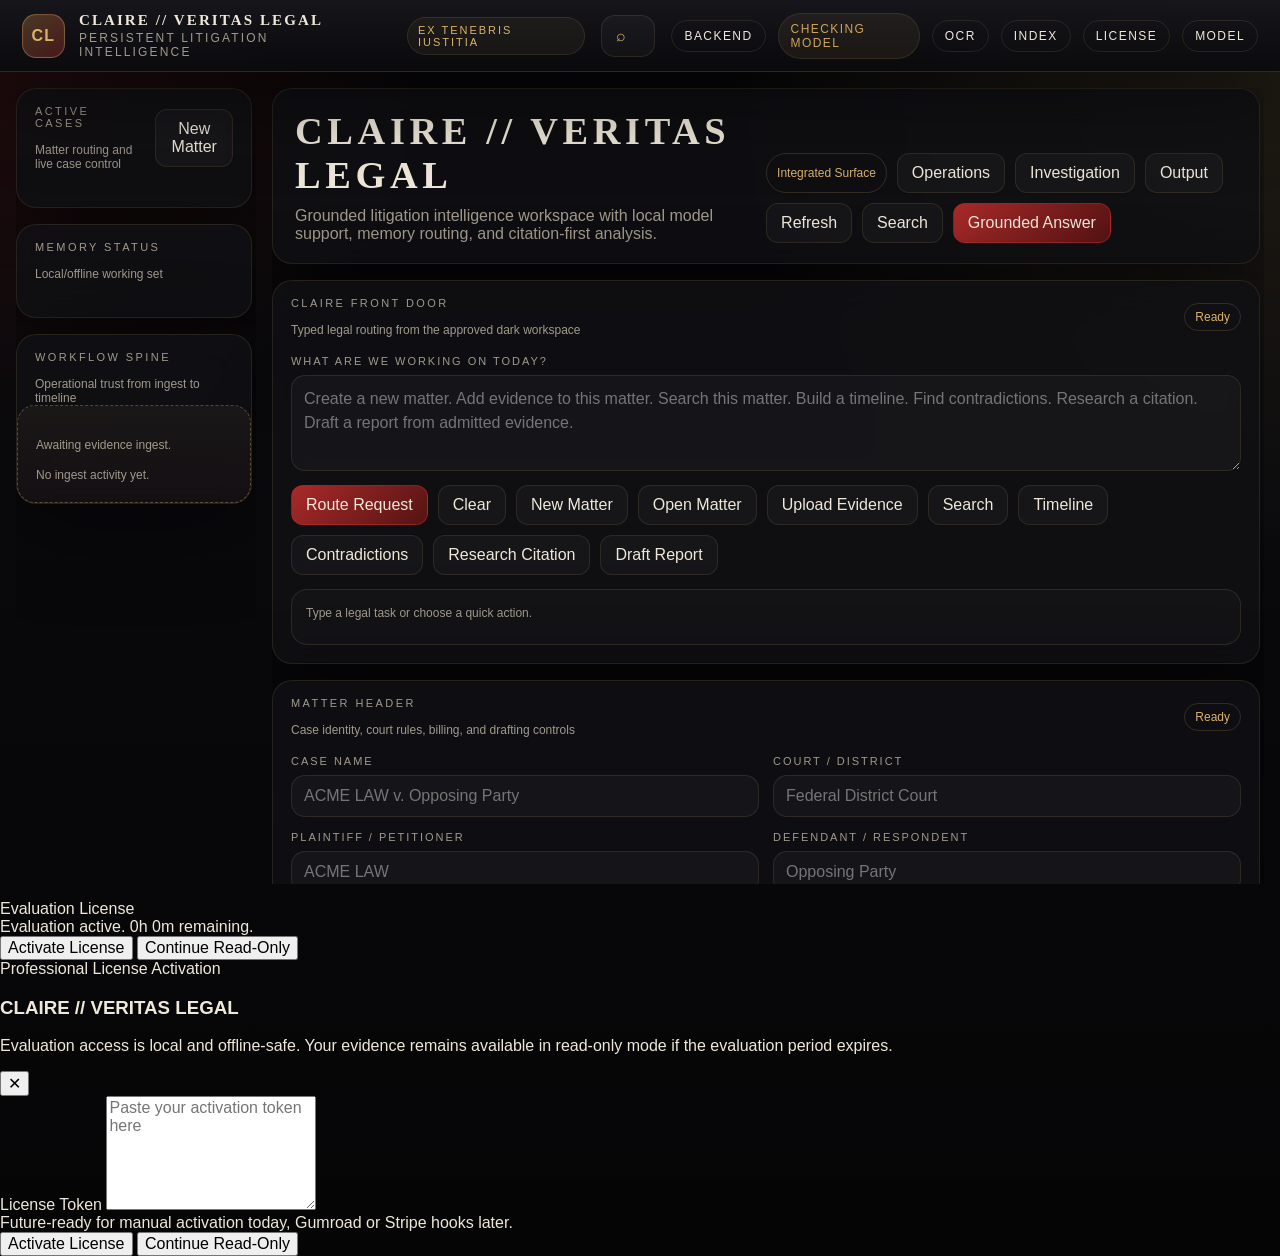
==== web/index.html @ 0dc9f0cb "Add firm authority and branded legal production" ====
<!DOCTYPE html>
<html lang="en">
<head>
  <meta charset="UTF-8">
  <meta name="viewport" content="width=device-width, initial-scale=1.0">
  <title>CLAIRE // VERITAS LEGAL</title>
  <link rel="stylesheet" href="static/styles.css">
</head>
<body>
  <div class="app-shell">
    <header class="topbar">
      <div class="brand">
        <div class="brand-mark">CL</div>
        <div class="brand-copy">
          <strong>CLAIRE // VERITAS LEGAL</strong>
          <span>Persistent Litigation Intelligence</span>
        </div>
        <div class="brand-tag">Ex Tenebris Iustitia</div>
      </div>
      <div class="header-tools">
        <div class="global-search">
          <span style="color: var(--gold);">⌕</span>
          <input id="search-input" type="text" placeholder="Search cases, evidence, citations, or timeline events">
        </div>
      </div>
      <div class="header-meta">
        <div id="backend-chip" class="status-chip">Backend</div>
        <div id="health-chip" class="status-chip warn">Checking Model</div>
        <div id="ocr-chip" class="status-chip">OCR</div>
        <div id="index-chip" class="status-chip">Index</div>
        <div id="license-chip" class="status-chip">License</div>
        <div id="model-chip" class="status-chip">model</div>
      </div>
    </header>

    <div class="workspace">
      <aside class="sidebar">
        <section class="panel scroll" data-surfaces="all,ops,investigation,output">
          <div class="panel-head">
            <div>
              <p class="section-label">Active Cases</p>
              <div class="muted">Matter routing and live case control</div>
            </div>
            <button class="button" id="new-case">New Matter</button>
          </div>
          <div class="panel-body">
            <div id="case-list" class="sidebar-list"></div>
          </div>
        </section>

        <section class="panel" data-surfaces="all,ops,investigation,output">
          <div class="panel-head">
            <div>
              <p class="section-label">Memory Status</p>
              <div class="muted">Local/offline working set</div>
            </div>
          </div>
          <div class="panel-body">
            <div id="memory-metrics" class="metrics"></div>
          </div>
        </section>

        <section class="panel" data-surfaces="all,ops,investigation,output">
          <div class="panel-head">
            <div>
              <p class="section-label">Workflow Spine</p>
              <div class="muted">Operational trust from ingest to timeline</div>
            </div>
          </div>
          <div class="panel-body upload-zone">
            <div id="workflow-strip" class="workflow-strip"></div>
            <div id="ingest-status" class="note" style="margin-top: 12px;">Awaiting evidence ingest.</div>
            <div id="upload-name" class="note" style="margin-top: 12px;">No ingest activity yet.</div>
          </div>
        </section>
      </aside>

      <main class="main">
        <section class="panel hero" data-surfaces="all,ops,investigation,output">
          <div>
            <h1>CLAIRE // VERITAS LEGAL</h1>
            <p>Grounded litigation intelligence workspace with local model support, memory routing, and citation-first analysis.</p>
          </div>
          <div class="hero-actions">
            <div id="surface-label" class="timeline-pill">Integrated Surface</div>
            <button class="button" id="open-ops-window">Operations</button>
            <button class="button" id="open-investigation-window">Investigation</button>
            <button class="button" id="open-output-window">Output</button>
            <button class="button" id="refresh-workspace">Refresh</button>
            <button class="button" id="run-search-top">Search</button>
            <button class="button primary" id="run-chat-top">Grounded Answer</button>
          </div>
        </section>

        <section class="panel front-door-panel" data-surfaces="all,ops,investigation,output">
          <div class="panel-head">
            <div>
              <p class="section-label">CLAIRE Front Door</p>
              <div class="muted">Typed legal routing from the approved dark workspace</div>
            </div>
            <div class="timeline-pill" id="front-door-status">Ready</div>
          </div>
          <div class="panel-body front-door-grid">
            <label class="field field-wide front-door-field">
              <span>What are we working on today?</span>
              <textarea id="front-door-input" rows="3" placeholder="Create a new matter. Add evidence to this matter. Search this matter. Build a timeline. Find contradictions. Research a citation. Draft a report from admitted evidence."></textarea>
            </label>
            <div class="front-door-actions">
              <button class="button primary" id="front-door-go">Route Request</button>
              <button class="button" id="front-door-clear">Clear</button>
              <button class="button" id="front-door-new-matter">New Matter</button>
              <button class="button" id="front-door-open-matter">Open Matter</button>
              <button class="button" id="front-door-upload">Upload Evidence</button>
              <button class="button" id="front-door-search">Search</button>
              <button class="button" id="front-door-timeline">Timeline</button>
              <button class="button" id="front-door-contradictions">Contradictions</button>
              <button class="button" id="front-door-citation">Research Citation</button>
              <button class="button" id="front-door-draft">Draft Report</button>
            </div>
            <div id="front-door-response" class="front-door-response note" aria-live="polite">Claire will route the request into the existing workflow screens.</div>
          </div>
        </section>

        <section class="panel matter-panel" data-surfaces="all,investigation,output">
          <div class="panel-head">
            <div>
              <p class="section-label">Matter Header</p>
              <div class="muted">Case identity, court rules, billing, and drafting controls</div>
            </div>
            <div class="timeline-pill" id="matter-status">Ready</div>
          </div>
          <div class="panel-body matter-grid">
            <label class="field">
              <span>Case Name</span>
              <input id="matter-title" type="text" placeholder="ACME LAW v. Opposing Party">
            </label>
            <label class="field">
              <span>Court / District</span>
              <input id="matter-court" type="text" placeholder="Federal District Court">
            </label>
            <label class="field">
              <span>Plaintiff / Petitioner</span>
              <input id="matter-plaintiff" type="text" placeholder="ACME LAW">
            </label>
            <label class="field">
              <span>Defendant / Respondent</span>
              <input id="matter-defendant" type="text" placeholder="Opposing Party">
            </label>
            <label class="field">
              <span>Practice Area</span>
              <input id="matter-practice" type="text" placeholder="Litigation">
            </label>
            <label class="field">
              <span>Court Profile</span>
              <select id="court-profile-select"></select>
            </label>
            <label class="field">
              <span>Draft Template</span>
              <select id="draft-template-select"></select>
            </label>
            <label class="field">
              <span>Billing Increment (minutes)</span>
              <select id="billing-increment">
                <option value="6">6</option>
                <option value="10">10</option>
                <option value="15" selected>15</option>
              </select>
            </label>
            <label class="field">
              <span>Hourly Rate</span>
              <input id="billing-rate" type="number" min="0" step="25" placeholder="0">
            </label>
            <label class="field field-wide">
              <span>Notes / Strategy / Confidentiality</span>
              <textarea id="matter-notes" rows="3" placeholder="Brief matter notes, privilege constraints, or litigation strategy."></textarea>
            </label>
            <div class="matter-actions">
              <button class="button" id="load-court-profile">Load Federal Civil Default</button>
              <button class="button" id="save-matter">Save Matter</button>
              <button class="button primary" id="run-analysis">Analyze Record</button>
              <button class="button primary" id="run-draft">Draft Motion to Compel + MPA</button>
            </div>
            <div class="matter-summary">
              <div id="matter-summary-left" class="note">Fill the case header to orient CLAIRE around the matter before drafting.</div>
              <div id="billing-summary" class="note">Billing estimate appears here.</div>
            </div>
          </div>
        </section>

        <section class="panel ingest-panel" data-surfaces="all,ops">
          <div class="panel-head">
            <div>
              <p class="section-label">Evidence Ingest Workspace</p>
              <div class="muted">File, folder, ZIP, OCR text, and matter-aligned evidence staging.</div>
            </div>
            <div class="timeline-pill" id="active-matter-chip">matter: unassigned</div>
          </div>
          <div class="panel-body ingest-grid">
            <div class="upload-zone ingest-card">
              <div class="subhead">File / ZIP Upload</div>
              <div class="note" style="margin-top: 8px;">Upload multiple records or ZIP archives directly into the active matter.</div>
              <div class="upload-row" style="margin-top: 12px;">
                <input id="upload-input" type="file" multiple>
                <button class="button primary" id="run-ingest">Ingest Files</button>
              </div>
            </div>
            <div class="upload-zone ingest-card">
              <div class="subhead">Folder / Corpus Path</div>
              <div class="note" style="margin-top: 8px;">Recursively ingest a local evidence folder. ZIPs inside the folder will be expanded and indexed.</div>
              <div class="upload-row" style="margin-top: 12px;">
                <input id="corpus-path" type="text" placeholder="E:\evidence\matter_export">
                <button class="button" id="run-corpus">Ingest Folder</button>
              </div>
            </div>
            <div class="upload-zone ingest-card">
              <div class="subhead">Paste Evidence</div>
              <div class="note" style="margin-top: 8px;">Inject OCR text, notes, chronology fragments, or ad hoc evidence directly into the matter.</div>
              <textarea id="paste-evidence" rows="5" placeholder="Paste evidence text, OCR output, chronology notes, or witness excerpts here."></textarea>
              <div class="hero-actions" style="margin-top: 12px;">
                <button class="button primary" id="run-paste">Ingest Pasted Evidence</button>
              </div>
            </div>
            <div class="upload-zone ingest-card">
              <div class="subhead">Matter Operations Status</div>
              <div id="ingest-summary" class="note" style="margin-top: 8px;">No ingest summary yet.</div>
              <div id="processing-summary" class="note" style="margin-top: 12px;">The active matter will show indexing, OCR, and trace readiness here.</div>
            </div>
          </div>
        </section>

        <section class="content-grid">
          <div class="stacked">
            <section class="panel" data-surfaces="all,investigation">
              <div class="panel-head">
                <div>
                  <p class="section-label">Query Workspace</p>
                  <div class="muted">Grounded answer generation against the active matter record</div>
                </div>
                <div class="panel-head-actions">
                  <div id="chat-mode-chip" class="timeline-pill">Legal Mode</div>
                  <div class="timeline-pill" id="case-filter">all matters</div>
                </div>
              </div>
              <div class="panel-body composer">
                <section id="conversation-shell" class="conversation-shell">
                  <div class="response-head">
                    <div>
                      <div class="subhead">Claire Response</div>
                      <div class="muted">Ask and review in one grounded conversation surface</div>
                    </div>
                    <div class="response-meta">
                      <span id="answer-status" class="timeline-pill">Idle</span>
                      <span id="answer-sources" class="timeline-pill">0 sources</span>
                    </div>
                  </div>
                  <div class="mode-strip">
                    <button class="button mode-button active" id="chat-mode-legal" type="button">Legal Mode</button>
                    <button class="button mode-button" id="chat-mode-creator" type="button">Creator Mode</button>
                  </div>
                  <div id="answer-panel" class="answer conversation-answer response-card"></div>
                  <textarea id="chat-input" placeholder="Ask about the record, compare exhibits, summarize chronology, or request a citation-backed analysis. Use Ctrl/Cmd + Enter to send."></textarea>
                  <div class="footer">
                    <div class="note" id="chat-mode-note">The model only receives grounded snippets from the active matter bundle and memory cache.</div>
                    <div class="hero-actions">
                      <button class="button" id="run-search">Search Record</button>
                      <button class="button primary" id="run-chat">Ask Claire</button>
                    </div>
                  </div>
                </section>
              </div>
            </section>

            <section class="panel" data-surfaces="all,investigation,output">
              <div class="panel-head">
                <div>
                  <p class="section-label">Provenance and Citation Panel</p>
                  <div class="muted">Top grounded sources from the current query</div>
                </div>
              </div>
              <div class="panel-body">
                <div id="citation-list" class="citation-list"></div>
              </div>
            </section>

            <section class="panel" id="draft-panel" data-surfaces="all,output">
                <div class="panel-head">
                  <div>
                    <p class="section-label">Theory and Drafting Panel</p>
                    <div class="muted">Supported scenario, anomalies, and filing suggestions</div>
                  </div>
                  <div class="hero-actions">
                    <button class="button" id="toggle-draft-panel">Hide Printer</button>
                    <label class="timeline-pill" style="gap: 8px; cursor: pointer;">
                      <input id="redact-export" type="checkbox" checked style="accent-color: var(--gold);">
                      Redact PII
                    </label>
                    <label class="timeline-pill" style="gap: 8px;">
                      Format
                      <select id="export-format" style="background: transparent; color: inherit; border: 0; outline: none;">
                        <option value="markdown">Markdown</option>
                        <option value="docx">DOCX</option>
                        <option value="pdf">PDF</option>
                      </select>
                    </label>
                    <button class="button" id="export-draft">Export Packet</button>
                  </div>
                </div>
              <div class="panel-body theory-grid">
                <div>
                  <div class="subhead">Most Supported Theory</div>
                  <div id="theory-output" class="note"></div>
                </div>
                <div>
                  <div class="subhead">Anomalies</div>
                  <div id="anomaly-list" class="stack-list"></div>
                </div>
                <div>
                  <div class="subhead">Filing Suggestions</div>
                  <div id="filing-list" class="stack-list"></div>
                </div>
                <div>
                  <div class="subhead">Draft Packet</div>
                  <div id="draft-output" class="draft-output"></div>
                </div>
              </div>
            </section>

            <section class="two-up" data-surfaces="all,ops,investigation">
              <section class="panel media-pane">
                <div class="panel-head">
                  <div>
                    <p class="section-label">OCR / Media Pane</p>
                    <div class="muted">Image evidence and extraction preview</div>
                  </div>
                </div>
                <div class="panel-body">
                  <div class="media-canvas">
                    <div class="scanline"></div>
                    <div class="ocr-overlay">
                      <div class="timeline-pill">Live OCR Staging</div>
                      <div class="note" style="margin-top: 10px;">Attach an image or capture and run OCR to populate this pane. The workspace will preserve the source path and extracted text trail.</div>
                    </div>
                  </div>
                </div>
                <div class="panel-body upload-zone" style="border-style: solid; border-width: 1px 0 0 0; border-radius: 0 0 18px 18px;">
                  <div class="upload-row">
                    <input id="ocr-input" type="file" accept="image/*">
                    <button class="button primary" id="run-ocr">Run OCR</button>
                  </div>
                  <div id="ocr-output" class="note" style="margin-top: 12px;">OCR output will appear here.</div>
                </div>
              </section>

              <section class="panel">
                <div class="panel-head">
                  <div>
                    <p class="section-label">Ingest and Processing Queue</p>
                    <div class="muted">Recent ingest, import, and indexing activity</div>
                  </div>
                </div>
                <div class="panel-body">
                  <div id="queue-list" class="stack-list"></div>
                </div>
              </section>
            </section>
          </div>

          <div class="rail">
            <section class="panel" data-surfaces="all,investigation">
              <div class="panel-head">
                <div>
                  <p class="section-label">Recognition Rail</p>
                  <div class="muted">Analog Recall Engine stabilized recall and CourtListener prefetch</div>
                </div>
              </div>
              <div class="panel-body">
                <div id="gyro-prefix" class="note"></div>
                <div id="gyro-items" class="stack-list" style="margin-top: 14px;"></div>
              </div>
            </section>

            <section class="panel" data-surfaces="all,ops,investigation,output">
              <div class="panel-head">
                <div>
                  <p class="section-label">Claire Guide Me</p>
                  <div class="muted">Legal workspace next steps for intake, review, and packet preparation</div>
                </div>
              </div>
              <div class="panel-body">
                <div class="stack-list">
                  <div class="hint-card">
                    <div class="stack-row">
                      <strong id="guide-primary-title">Start Evidence Intake</strong>
                      <span id="guide-primary-status" class="timeline-pill">Ready</span>
                    </div>
                    <div id="guide-primary-copy" class="note" style="margin-top: 10px;">Create or select a matter, then upload documents, photos, notes, or docket exports.</div>
                  </div>
                  <div class="hint-card">
                    <div class="stack-row">
                      <strong>Attorney Review Boundary</strong>
                      <span class="timeline-pill">Safety</span>
                    </div>
                    <div class="note" style="margin-top: 10px;">Claire organizes evidence, timelines, categories, citations, and review packets. It does not provide legal advice or replace attorney judgment.</div>
                  </div>
                  <div class="hint-card">
                    <div class="stack-row">
                      <strong>Next Checklist</strong>
                      <span id="guide-checklist-status" class="timeline-pill">0 / 5</span>
                    </div>
                    <div id="guide-checklist" class="note" style="margin-top: 10px;">Checklist will update as the matter develops.</div>
                  </div>
                </div>
              </div>
            </section>

            <section class="panel" data-surfaces="all,ops,output">
              <div class="panel-head">
                <div>
                  <p class="section-label">Firm Authority</p>
                  <div class="muted">Persistent firm profile, staff directory, and responsibility stamping</div>
                </div>
              </div>
              <div class="panel-body authority-grid">
                <div class="hint-card">
                  <div class="stack-row">
                    <strong>Firm Profile</strong>
                    <span id="firm-profile-status" class="timeline-pill">Ready</span>
                  </div>
                  <label class="field">
                    <span>Profile</span>
                    <select id="firm-profile-select"></select>
                  </label>
                  <label class="field">
                    <span>Firm Name</span>
                    <input id="firm-name" type="text" placeholder="CLAIRE // VERITAS LEGAL">
                  </label>
                  <label class="field">
                    <span>Office Name</span>
                    <input id="firm-office-name" type="text" placeholder="Legal Intelligence Office">
                  </label>
                  <label class="field">
                    <span>Office Address</span>
                    <input id="firm-office-address" type="text" placeholder="Street, City, State">
                  </label>
                  <label class="field">
                    <span>Phone</span>
                    <input id="firm-phone" type="text" placeholder="(000) 000-0000">
                  </label>
                  <label class="field">
                    <span>Email</span>
                    <input id="firm-email" type="email" placeholder="firm@example.com">
                  </label>
                  <label class="field">
                    <span>Website</span>
                    <input id="firm-website" type="text" placeholder="https://example.com">
                  </label>
                  <label class="field">
                    <span>Confidentiality Notice</span>
                    <textarea id="firm-confidentiality-notice" rows="3" placeholder="CONFIDENTIAL AND ATTORNEY WORK PRODUCT."></textarea>
                  </label>
                  <label class="field">
                    <span>Default Footer</span>
                    <input id="firm-default-footer" type="text" placeholder="CLAIRE // VERITAS LEGAL">
                  </label>
                  <div class="hero-actions">
                    <button class="button primary" id="save-firm-profile">Save Firm Profile</button>
                  </div>
                </div>

                <div class="hint-card">
                  <div class="stack-row">
                    <strong>Staff Directory</strong>
                    <span id="staff-directory-status" class="timeline-pill">Ready</span>
                  </div>
                  <label class="field">
                    <span>Full Name</span>
                    <input id="staff-full-name" type="text" placeholder="Alex Carter">
                  </label>
                  <label class="field">
                    <span>Role</span>
                    <select id="staff-role">
                      <option value="firm_administrator">Firm Administrator</option>
                      <option value="attorney">Attorney</option>
                      <option value="paralegal" selected>Paralegal</option>
                      <option value="legal_assistant">Legal Assistant</option>
                      <option value="reviewer">Reviewer</option>
                      <option value="read_only">Read Only</option>
                    </select>
                  </label>
                  <label class="field">
                    <span>Title</span>
                    <input id="staff-title" type="text" placeholder="Senior Paralegal">
                  </label>
                  <label class="field">
                    <span>Bar Number</span>
                    <input id="staff-bar-number" type="text" placeholder="123456">
                  </label>
                  <label class="field">
                    <span>Office</span>
                    <input id="staff-office" type="text" placeholder="Main Office">
                  </label>
                  <label class="field">
                    <span>Email</span>
                    <input id="staff-email" type="email" placeholder="alex@example.com">
                  </label>
                  <label class="field">
                    <span>Phone</span>
                    <input id="staff-phone" type="text" placeholder="(000) 000-0000">
                  </label>
                  <label class="field">
                    <span>Initials</span>
                    <input id="staff-initials" type="text" placeholder="AC">
                  </label>
                  <label class="field">
                    <span>Signature Block</span>
                    <textarea id="staff-signature-block" rows="3" placeholder="Alex Carter&#10;Paralegal"></textarea>
                  </label>
                  <div class="hero-actions">
                    <button class="button primary" id="save-staff-member">Save Staff Member</button>
                  </div>
                  <div id="staff-directory-list" class="stack-list" style="margin-top: 14px;"></div>
                </div>

                <div class="hint-card">
                  <div class="stack-row">
                    <strong>Document Responsibility Stamp</strong>
                    <span id="authority-status" class="timeline-pill">Ready</span>
                  </div>
                  <label class="field">
                    <span>Apply to Matter</span>
                    <select id="authority-firm-profile"></select>
                  </label>
                  <label class="field">
                    <span>Prepared By</span>
                    <select id="authority-prepared-by"></select>
                  </label>
                  <label class="field">
                    <span>Reviewed By</span>
                    <select id="authority-reviewed-by"></select>
                  </label>
                  <label class="field">
                    <span>Approved By</span>
                    <select id="authority-approved-by"></select>
                  </label>
                  <label class="field">
                    <span>Signed By</span>
                    <select id="authority-signed-by"></select>
                  </label>
                  <label class="field">
                    <span>Filed By</span>
                    <select id="authority-filed-by"></select>
                  </label>
                  <div class="hero-actions">
                    <button class="button primary" id="save-authority-stamp">Save Responsibility Stamp</button>
                  </div>
                  <div id="authority-summary" class="note" style="margin-top: 14px;">Select staff members to stamp the active matter and packet.</div>
                </div>
              </div>
            </section>

            <section class="panel scroll" style="max-height: 28vh;" data-surfaces="all,ops,output">
              <div class="panel-head">
                <div>
                  <p class="section-label">Court Profiles</p>
                  <div class="muted">Federal rule and formatting presets</div>
                </div>
              </div>
              <div class="panel-body">
                <div id="court-profile-list" class="stack-list"></div>
              </div>
            </section>

            <section class="panel" data-surfaces="all,ops,output">
              <div class="panel-head">
                <div>
                  <p class="section-label">Court Profile Report</p>
                  <div class="muted">Filing readiness and missing rule notes</div>
                </div>
              </div>
              <div class="panel-body">
                <div id="court-profile-report" class="stack-list"></div>
              </div>
            </section>

            <section class="panel" data-surfaces="all,ops,output">
              <div class="panel-head">
                <div>
                  <p class="section-label">Court Rules Ingest</p>
                  <div class="muted">Load local rule packs or rule notes folders</div>
                </div>
              </div>
              <div class="panel-body upload-zone" style="border-style: solid; border-width: 0; border-radius: 0 0 18px 18px;">
                <div class="upload-row">
                  <input id="court-rules-path" type="text" value="web/rules" placeholder="web/rules">
                  <button class="button primary" id="load-court-rules">Load Rules</button>
                </div>
                <div id="court-rules-status" class="note" style="margin-top: 12px;">Local rule packs can be loaded from a folder or JSON file.</div>
              </div>
            </section>

            <section class="panel" data-surfaces="all,ops">
              <div class="panel-head">
                <div>
                  <p class="section-label">Docket Import</p>
                  <div class="muted">Paste or load PACER / RECAP export text</div>
                </div>
              </div>
              <div class="panel-body upload-zone" style="border-style: solid; border-width: 0; border-radius: 0 0 18px 18px;">
                <div class="upload-row">
                  <input id="docket-input" type="file" accept=".txt,.json,.csv,.md">
                  <button class="button primary" id="import-docket">Import Docket</button>
                </div>
                <textarea id="docket-text" rows="5" placeholder="Or paste docket entries / JSON here" style="margin-top: 12px;"></textarea>
                <div id="docket-status" class="note" style="margin-top: 12px;">No docket import yet.</div>
              </div>
            </section>

            <section class="panel scroll" style="max-height: 28vh;" data-surfaces="all,output">
              <div class="panel-head">
                <div>
                  <p class="section-label">Filing Templates</p>
                  <div class="muted">Reusable motion and packet shells</div>
                </div>
              </div>
              <div class="panel-body">
                <div id="template-list" class="stack-list"></div>
              </div>
            </section>

            <section class="panel scroll" style="max-height: 28vh;" data-surfaces="all,investigation,ops">
              <div class="panel-head">
                <div>
                  <p class="section-label">Evidence Locker</p>
                  <div class="muted">Stored and searchable chunks</div>
                </div>
              </div>
              <div class="panel-body">
                <div id="evidence-list" class="stack-list"></div>
              </div>
            </section>

            <section class="panel scroll" style="max-height: 28vh;" data-surfaces="all,investigation,ops,output">
              <div class="panel-head">
                <div>
                  <p class="section-label">Extracted Text Timeline</p>
                  <div class="muted">Chronology reconstructed from ingest events</div>
                </div>
              </div>
              <div class="panel-body">
                <div id="timeline-list" class="timeline-list"></div>
              </div>
            </section>

            <section class="panel scroll" style="max-height: 28vh;" data-surfaces="all,ops,investigation,output">
              <div class="panel-head">
                <div>
                  <p class="section-label">Trace Panel</p>
                  <div class="muted">Ingest and chat audit trail</div>
                </div>
              </div>
              <div class="panel-body">
                <div id="trace-list" class="trace-list"></div>
              </div>
            </section>
          </div>
        </section>
      </main>
    </div>
  </div>
  <script src="static/app.js"></script>
</body>
</html>
---- web/static/styles.css ----
:root {
  --bg: #07070a;
  --bg-elev: #111116;
  --panel: rgba(16, 16, 20, 0.88);
  --panel-strong: rgba(23, 23, 30, 0.96);
  --line: rgba(217, 179, 106, 0.12);
  --line-strong: rgba(217, 179, 106, 0.25);
  --text: #efe8da;
  --muted: #a1998c;
  --muted-2: #786f62;
  --crimson: #a92a2a;
  --crimson-2: #7f1717;
  --gold: #d9b36a;
  --gold-2: #8d6a2c;
  --success: #8da66d;
  --warning: #cda45a;
  --shadow: 0 24px 90px rgba(0, 0, 0, 0.48);
}

* { box-sizing: border-box; }

html, body {
  margin: 0;
  min-height: 100%;
  background:
    radial-gradient(circle at top left, rgba(169, 42, 42, 0.18), transparent 25%),
    radial-gradient(circle at top right, rgba(217, 179, 106, 0.14), transparent 32%),
    linear-gradient(180deg, #050506 0%, #09090c 40%, #050506 100%);
  color: var(--text);
  font-family: "Segoe UI", "Helvetica Neue", Arial, sans-serif;
}

body { overflow: hidden; }

button, input, textarea, select { font: inherit; }
a { color: inherit; text-decoration: none; }

.app-shell { display: grid; grid-template-rows: 72px 1fr; height: 100vh; }

.topbar {
  display: flex;
  align-items: center;
  justify-content: space-between;
  gap: 16px;
  padding: 0 22px;
  border-bottom: 1px solid var(--line);
  background: linear-gradient(180deg, rgba(22, 22, 28, 0.96), rgba(10, 10, 13, 0.94));
  backdrop-filter: blur(18px);
  box-shadow: var(--shadow);
  position: relative;
  z-index: 10;
}

.brand { display: flex; align-items: center; gap: 14px; min-width: 300px; }
.brand-mark {
  width: 44px; height: 44px; border-radius: 14px; display: grid; place-items: center;
  background: linear-gradient(135deg, rgba(217, 179, 106, 0.22), rgba(169, 42, 42, 0.38)), linear-gradient(180deg, #201712, #0d0d10);
  border: 1px solid rgba(217, 179, 106, 0.35); box-shadow: 0 0 0 1px rgba(255, 255, 255, 0.02) inset; color: var(--gold);
  font-weight: 800; letter-spacing: 0.08em;
}
.brand-copy { display: flex; flex-direction: column; gap: 2px; }
.brand-copy strong { font-family: "Georgia", "Times New Roman", serif; letter-spacing: 0.14em; font-size: 15px; text-transform: uppercase; }
.brand-copy span { color: var(--muted); font-size: 12px; letter-spacing: 0.18em; text-transform: uppercase; }
.brand-tag {
  margin-left: 14px; padding: 6px 10px; border: 1px solid var(--line); border-radius: 999px; color: var(--gold);
  font-size: 11px; letter-spacing: 0.18em; text-transform: uppercase; background: rgba(217, 179, 106, 0.06);
}

.header-tools { display: flex; align-items: center; gap: 12px; flex: 1; justify-content: center; }
.global-search { width: min(640px, 100%); display: flex; align-items: center; gap: 10px; padding: 10px 14px; border-radius: 14px; border: 1px solid var(--line); background: rgba(255, 255, 255, 0.03); }
.global-search input, .composer input, .composer textarea { width: 100%; border: 0; outline: 0; background: transparent; color: var(--text); }
.global-search input::placeholder, .composer textarea::placeholder, .composer input::placeholder { color: var(--muted-2); }

.header-meta { display: flex; align-items: center; gap: 12px; }
.status-chip { padding: 8px 12px; border-radius: 999px; border: 1px solid var(--line); font-size: 12px; letter-spacing: 0.12em; text-transform: uppercase; }
.status-chip.ok { color: var(--success); background: rgba(141, 166, 109, 0.08); }
.status-chip.warn { color: var(--warning); background: rgba(205, 164, 90, 0.08); }
.status-chip.offline { color: #d38989; background: rgba(169, 42, 42, 0.12); }

.workspace {
  display: grid;
  grid-template-columns: 280px minmax(0, 1fr) 340px;
  gap: 16px;
  padding: 16px;
  min-height: 0;
  overflow: hidden;
}

.sidebar, .rail {
  min-height: 0;
  overflow: auto;
  display: flex;
  flex-direction: column;
  gap: 16px;
  padding-right: 4px;
  scrollbar-width: thin;
  scrollbar-color: rgba(217, 179, 106, 0.32) transparent;
}
.panel { background: var(--panel); border: 1px solid var(--line); border-radius: 20px; box-shadow: var(--shadow); backdrop-filter: blur(18px); }
.panel-head { display: flex; align-items: center; justify-content: space-between; gap: 12px; padding: 16px 18px 0; }
.panel-head-actions { display: flex; align-items: center; gap: 10px; flex-wrap: wrap; }
.panel-body { padding: 18px; }
.panel.collapsed .panel-body { display: none; }
.panel.collapsed .panel-head { padding-bottom: 16px; }
.section-label { color: var(--muted); text-transform: uppercase; letter-spacing: 0.22em; font-size: 11px; margin: 0 0 14px; }

.sidebar-list, .stack-list, .timeline-list, .citation-list, .trace-list { display: flex; flex-direction: column; gap: 10px; }
.case-item, .evidence-item, .timeline-item, .citation-item, .trace-item, .metric-card, .queue-item { border: 1px solid rgba(255, 255, 255, 0.06); background: rgba(255, 255, 255, 0.02); border-radius: 16px; }
.case-item, .evidence-item, .timeline-item, .citation-item, .trace-item, .queue-item { padding: 14px; }
.case-item.active { border-color: rgba(169, 42, 42, 0.55); background: linear-gradient(90deg, rgba(169, 42, 42, 0.22), rgba(255, 255, 255, 0.02)); }
.case-title { display: flex; align-items: center; justify-content: space-between; gap: 10px; font-weight: 600; }
.case-meta, .muted { color: var(--muted); font-size: 12px; }
.stack-row { display: flex; align-items: center; justify-content: space-between; gap: 12px; }
.progress { width: 100%; height: 8px; border-radius: 999px; background: rgba(255, 255, 255, 0.05); overflow: hidden; margin-top: 8px; }
.progress > span { display: block; height: 100%; border-radius: inherit; background: linear-gradient(90deg, var(--crimson), var(--gold)); }
.metrics { display: grid; grid-template-columns: repeat(2, minmax(0, 1fr)); gap: 12px; }
.metric-card { padding: 14px; }
.metric-card strong { display: block; font-size: 24px; margin-top: 8px; }
.metric-card span { color: var(--muted); font-size: 12px; text-transform: uppercase; letter-spacing: 0.14em; }

.main {
  min-width: 0;
  min-height: 0;
  overflow: auto;
  display: grid;
  grid-template-rows: auto auto 1fr;
  gap: 16px;
  padding-right: 4px;
  scrollbar-width: thin;
  scrollbar-color: rgba(217, 179, 106, 0.32) transparent;
}
.hero { display: flex; align-items: flex-end; justify-content: space-between; gap: 16px; padding: 20px 22px; }
.hero h1 { margin: 0; font-family: "Georgia", "Times New Roman", serif; font-size: clamp(26px, 3vw, 42px); letter-spacing: 0.12em; text-transform: uppercase; }
.hero p { margin: 10px 0 0; color: var(--muted); }
.hero-actions { display: flex; flex-wrap: wrap; gap: 10px; }
.front-door-panel { display: grid; gap: 0; }
.front-door-grid { display: grid; gap: 14px; }
.front-door-field textarea {
  min-height: 96px;
  resize: vertical;
  border-radius: 16px;
  border: 1px solid var(--line);
  background: rgba(255, 255, 255, 0.03);
  color: var(--text);
  padding: 14px;
  outline: none;
  line-height: 1.5;
}
.front-door-field textarea:focus {
  border-color: rgba(217, 179, 106, 0.42);
  box-shadow: 0 0 0 3px rgba(217, 179, 106, 0.08);
}
.front-door-actions { display: flex; flex-wrap: wrap; gap: 10px; }
.front-door-response {
  border: 1px solid rgba(217, 179, 106, 0.14);
  border-radius: 16px;
  background: rgba(255, 255, 255, 0.02);
  padding: 14px;
  min-height: 56px;
}
.authority-grid { display: grid; grid-template-columns: repeat(3, minmax(0, 1fr)); gap: 14px; }
.authority-grid .hint-card { display: grid; gap: 10px; }
.button { border: 1px solid var(--line); background: rgba(255, 255, 255, 0.03); color: var(--text); border-radius: 12px; padding: 10px 14px; cursor: pointer; transition: transform 0.15s ease, border-color 0.15s ease, background 0.15s ease; }
.button:hover { transform: translateY(-1px); border-color: rgba(217, 179, 106, 0.35); background: rgba(217, 179, 106, 0.08); }
.button.primary { background: linear-gradient(135deg, var(--crimson), #551313); border-color: rgba(169, 42, 42, 0.6); }
.workflow-strip { display: grid; grid-template-columns: repeat(5, minmax(0, 1fr)); gap: 8px; }
.workflow-stage {
  border: 1px solid rgba(255, 255, 255, 0.06);
  border-radius: 14px;
  padding: 10px;
  background: rgba(255, 255, 255, 0.03);
}
.workflow-stage strong {
  display: block;
  font-size: 11px;
  letter-spacing: 0.16em;
  text-transform: uppercase;
}
.workflow-stage span {
  display: block;
  margin-top: 8px;
  color: var(--muted);
  font-size: 12px;
}
.workflow-stage.active {
  border-color: rgba(217, 179, 106, 0.4);
  background: linear-gradient(180deg, rgba(217, 179, 106, 0.08), rgba(169, 42, 42, 0.04));
}
.workflow-stage.ready span { color: var(--success); }

.matter-panel { display: grid; gap: 0; }
.ingest-panel { display: grid; gap: 0; }
.ingest-grid {
  display: grid;
  grid-template-columns: repeat(2, minmax(0, 1fr));
  gap: 14px;
}
.ingest-card { min-height: 180px; }
.matter-grid {
  display: grid;
  grid-template-columns: repeat(4, minmax(0, 1fr));
  gap: 14px;
}
.field {
  display: flex;
  flex-direction: column;
  gap: 8px;
}
.field span, .subhead {
  color: var(--muted);
  text-transform: uppercase;
  letter-spacing: 0.18em;
  font-size: 11px;
}
.field input, .field select, .field textarea {
  width: 100%;
  border: 1px solid var(--line);
  border-radius: 14px;
  background: rgba(255, 255, 255, 0.03);
  color: var(--text);
  padding: 11px 12px;
  outline: none;
}
.field textarea { resize: vertical; min-height: 92px; }
.field-wide { grid-column: 1 / -1; }
.matter-actions { display: flex; flex-wrap: wrap; gap: 10px; grid-column: 1 / -1; }
.matter-summary { display: grid; grid-template-columns: 1.4fr 1fr; gap: 12px; grid-column: 1 / -1; }
.theory-grid { display: grid; grid-template-columns: repeat(2, minmax(0, 1fr)); gap: 14px; }
.draft-output {
  border: 1px solid var(--line);
  border-radius: 16px;
  background: rgba(255, 255, 255, 0.02);
  padding: 14px;
  min-height: 220px;
  white-space: pre-wrap;
  line-height: 1.55;
  font-size: 12px;
}
.stack-list .hint-card {
  border: 1px solid rgba(255, 255, 255, 0.06);
  border-radius: 14px;
  padding: 12px;
  background: rgba(255, 255, 255, 0.03);
}

.content-grid {
  min-height: 0;
  overflow: visible;
  display: grid;
  grid-template-columns: minmax(0, 1.15fr) minmax(0, 0.85fr);
  gap: 16px;
  align-items: start;
}
.stacked {
  display: grid;
  grid-template-rows: auto auto 1fr;
  gap: 16px;
  min-height: 0;
  align-content: start;
}
.upload-zone { border: 1px dashed rgba(217, 179, 106, 0.35); background: linear-gradient(180deg, rgba(217, 179, 106, 0.06), rgba(169, 42, 42, 0.04)); border-radius: 18px; padding: 18px; }
.upload-row { display: flex; flex-wrap: wrap; align-items: center; gap: 10px; }
.upload-row input[type="text"] {
  flex: 1;
  min-width: 220px;
  border: 1px solid var(--line);
  border-radius: 14px;
  background: rgba(255, 255, 255, 0.03);
  color: var(--text);
  padding: 11px 12px;
  outline: none;
}
.upload-zone textarea {
  width: 100%;
  border: 1px solid var(--line);
  border-radius: 14px;
  background: rgba(255, 255, 255, 0.03);
  color: var(--text);
  padding: 11px 12px;
  outline: none;
  resize: vertical;
  min-height: 96px;
}
.upload-row input[type="file"] {
  max-width: 100%;
}
.upload-row input[type="text"] {
  flex: 1;
}
.composer { display: grid; gap: 10px; }
.composer textarea { min-height: 150px; resize: vertical; border-radius: 16px; border: 1px solid var(--line); padding: 14px; background: rgba(255, 255, 255, 0.02); }
.composer .footer { display: flex; flex-wrap: wrap; align-items: center; justify-content: space-between; gap: 10px; }
.conversation-shell {
  display: grid;
  gap: 12px;
  padding: 16px;
  border-radius: 18px;
  border: 1px solid rgba(217, 179, 106, 0.18);
  background:
    linear-gradient(180deg, rgba(217, 179, 106, 0.06), rgba(255, 255, 255, 0.02)),
    linear-gradient(135deg, rgba(169, 42, 42, 0.08), transparent 40%);
  cursor: text;
}
.mode-strip { display: flex; flex-wrap: wrap; gap: 10px; }
.mode-button { min-width: 140px; }
.mode-button.active {
  border-color: rgba(217, 179, 106, 0.38);
  background: rgba(217, 179, 106, 0.14);
  color: var(--gold);
  box-shadow: inset 0 0 0 1px rgba(217, 179, 106, 0.1);
}
.response-head {
  display: flex;
  align-items: flex-start;
  justify-content: space-between;
  gap: 12px;
}
.response-meta {
  display: flex;
  flex-wrap: wrap;
  gap: 8px;
  justify-content: flex-end;
}
.response-card {
  min-height: 240px;
  padding: 18px;
  border-radius: 18px;
  border: 1px solid rgba(255, 255, 255, 0.06);
  background: rgba(9, 9, 12, 0.76);
  box-shadow: inset 0 1px 0 rgba(255, 255, 255, 0.02);
}
.conversation-answer {
  min-height: 220px;
}
.conversation-shell textarea {
  min-height: 120px;
  background: rgba(255, 255, 255, 0.025);
  border: 1px solid rgba(217, 179, 106, 0.24);
  caret-color: var(--gold);
  cursor: text;
  position: relative;
  z-index: 1;
}
.conversation-shell textarea:focus {
  border-color: rgba(217, 179, 106, 0.58);
  box-shadow: 0 0 0 1px rgba(217, 179, 106, 0.24), 0 0 0 6px rgba(217, 179, 106, 0.06);
}
.answer {
  min-height: 200px;
  line-height: 1.7;
  color: #f5ecd9;
  white-space: pre-wrap;
  font-size: 14px;
}
.answer-empty {
  color: var(--muted);
}
.citation-badges { display: flex; flex-wrap: wrap; gap: 8px; }
.badge { padding: 6px 10px; border-radius: 999px; border: 1px solid rgba(217, 179, 106, 0.24); background: rgba(217, 179, 106, 0.08); color: var(--gold); font-size: 12px; }
.two-up { display: grid; grid-template-columns: 1fr 1fr; gap: 16px; min-height: 0; }
.media-pane { display: grid; grid-template-rows: auto 1fr auto; min-height: 0; }
.media-canvas { position: relative; min-height: 260px; border-radius: 18px; border: 1px solid rgba(217, 179, 106, 0.18); background: radial-gradient(circle at center, rgba(169, 42, 42, 0.28), transparent 34%), linear-gradient(135deg, rgba(255,255,255,0.05), rgba(255,255,255,0.01)); overflow: hidden; }
.media-canvas::after { content: ""; position: absolute; inset: 0; background: linear-gradient(180deg, transparent 0%, rgba(255,255,255,0.01) 50%, rgba(0,0,0,0.18) 100%); pointer-events: none; }
.scanline { position: absolute; inset: 0; background: linear-gradient(180deg, transparent 0%, rgba(217, 179, 106, 0.18) 50%, transparent 100%); height: 2px; width: 100%; box-shadow: 0 0 16px rgba(217, 179, 106, 0.8); animation: scanline 4s linear infinite; }
@keyframes scanline { 0% { transform: translateY(0); } 100% { transform: translateY(240px); } }
.ocr-overlay { position: absolute; right: 18px; top: 20px; width: min(280px, calc(100% - 36px)); border: 1px solid rgba(217, 179, 106, 0.18); border-radius: 16px; padding: 14px; background: rgba(9, 9, 11, 0.72); backdrop-filter: blur(10px); }
.timeline-pill { display: inline-flex; align-items: center; gap: 8px; padding: 6px 10px; border-radius: 999px; border: 1px solid rgba(217, 179, 106, 0.18); color: var(--gold); font-size: 12px; }
.small { font-size: 12px; }
.scroll { overflow: auto; scrollbar-width: thin; scrollbar-color: rgba(217, 179, 106, 0.32) transparent; }
.scroll::-webkit-scrollbar { width: 8px; }
.scroll::-webkit-scrollbar-thumb { background: rgba(217, 179, 106, 0.26); border-radius: 999px; }
.note { color: var(--muted); font-size: 12px; line-height: 1.5; }
[hidden] { display: none !important; }

body[data-surface-view="ops"] .workspace,
body[data-surface-view="investigation"] .workspace,
body[data-surface-view="output"] .workspace {
  grid-template-columns: 280px minmax(0, 1fr);
}
body[data-surface-view="ops"] .rail,
body[data-surface-view="investigation"] .rail,
body[data-surface-view="output"] .rail {
  grid-column: 1 / -1;
}

@media (max-width: 1360px) {
  .workspace { grid-template-columns: 240px minmax(0, 1fr); }
  .rail { grid-column: 1 / -1; }
  .content-grid { grid-template-columns: 1fr; }
  .matter-grid { grid-template-columns: repeat(2, minmax(0, 1fr)); }
  .ingest-grid { grid-template-columns: 1fr; }
}
@media (max-width: 980px) {
  body { overflow: auto; }
  .app-shell { grid-template-rows: auto 1fr; }
  .topbar, .workspace, .hero { padding-left: 14px; padding-right: 14px; }
  .topbar { flex-wrap: wrap; }
  .brand { min-width: 0; }
  .workspace { grid-template-columns: 1fr; }
  .main, .sidebar, .rail { overflow: visible; padding-right: 0; }
  .two-up, .metrics { grid-template-columns: 1fr; }
  .matter-grid, .theory-grid, .matter-summary, .ingest-grid, .workflow-strip { grid-template-columns: 1fr; }
  .authority-grid { grid-template-columns: 1fr; }
}

@media (max-width: 640px) {
  .app-shell { display: block; height: auto; min-height: 100vh; }
  .topbar { align-items: stretch; gap: 10px; padding-top: 12px; padding-bottom: 12px; }
  .brand { width: 100%; gap: 10px; }
  .brand-mark { width: 38px; height: 38px; border-radius: 12px; flex: 0 0 auto; }
  .brand-copy strong { font-size: 13px; letter-spacing: 0.08em; }
  .brand-copy span { font-size: 10px; letter-spacing: 0.1em; }
  .brand-tag { display: none; }
  .header-tools, .header-meta { width: 100%; justify-content: flex-start; flex-wrap: wrap; }
  .global-search { width: 100%; border-radius: 12px; padding: 9px 11px; }
  .status-chip { padding: 6px 8px; font-size: 10px; letter-spacing: 0.08em; }
  .workspace { padding: 10px; gap: 10px; }
  .sidebar, .main, .rail { gap: 10px; }
  .panel { border-radius: 14px; }
  .panel-head { align-items: flex-start; flex-direction: column; padding: 13px 14px 0; }
  .panel-body { padding: 14px; }
  .hero { align-items: flex-start; flex-direction: column; padding: 15px; }
  .hero h1 { font-size: 22px; letter-spacing: 0.06em; }
  .hero-actions, .front-door-actions, .matter-actions, .upload-row, .composer .footer, .mode-strip, .response-head {
    align-items: stretch;
    flex-direction: column;
    width: 100%;
  }
  .button, .mode-button { width: 100%; min-width: 0; }
  .composer textarea { min-height: 118px; }
  .response-card, .conversation-answer { min-height: 180px; }
}
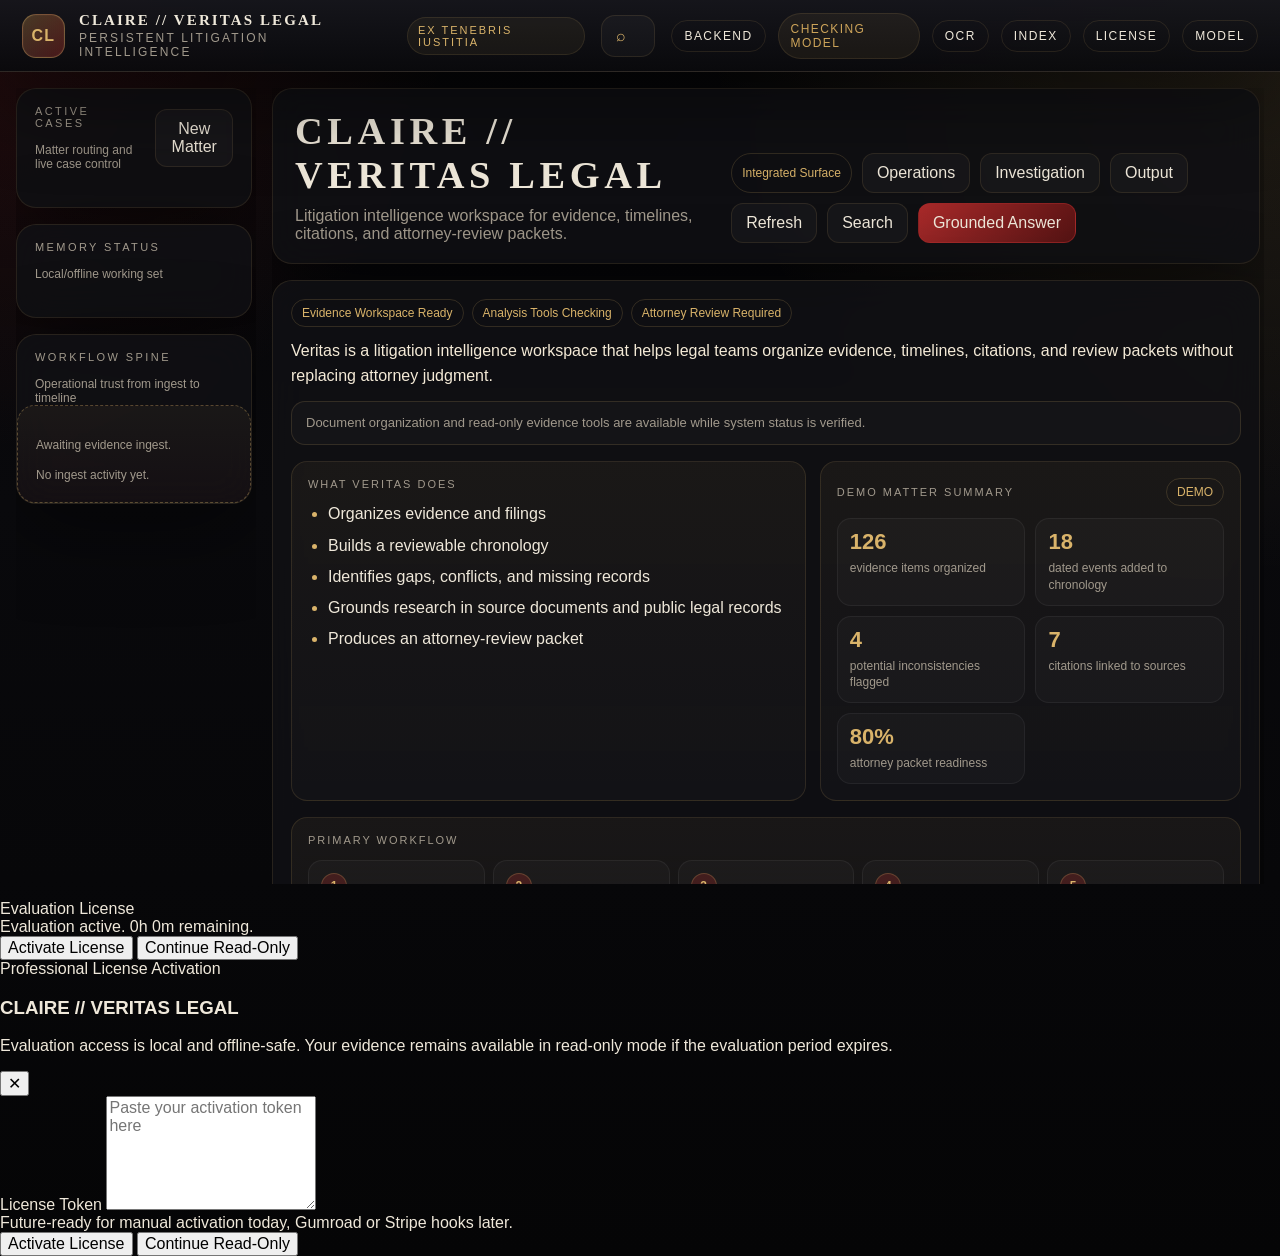
==== commit c2bf0441: "fix(veritas): connect live local model and polish investor-facing UI" ====
--- a/web/index.html
+++ b/web/index.html
@@ -79,7 +79,7 @@
         <section class="panel hero" data-surfaces="all,ops,investigation,output">
           <div>
             <h1>CLAIRE // VERITAS LEGAL</h1>
-            <p>Grounded litigation intelligence workspace with local model support, memory routing, and citation-first analysis.</p>
+            <p>Litigation intelligence workspace for evidence, timelines, citations, and attorney-review packets.</p>
           </div>
           <div class="hero-actions">
             <div id="surface-label" class="timeline-pill">Integrated Surface</div>
@@ -89,6 +89,69 @@
             <button class="button" id="refresh-workspace">Refresh</button>
             <button class="button" id="run-search-top">Search</button>
             <button class="button primary" id="run-chat-top">Grounded Answer</button>
+          </div>
+        </section>
+
+        <section class="panel investor-overview-panel" data-surfaces="all,ops,investigation,output">
+          <div class="panel-body investor-overview">
+            <div class="overview-intro">
+              <div class="status-row">
+                <span id="workspace-ready-chip" class="timeline-pill">Evidence Workspace Ready</span>
+                <span id="analysis-ready-chip" class="timeline-pill">Analysis Tools Checking</span>
+                <span id="review-boundary-chip" class="timeline-pill">Attorney Review Required</span>
+              </div>
+              <p class="positioning">
+                Veritas is a litigation intelligence workspace that helps legal teams organize evidence, timelines, citations, and review packets without replacing attorney judgment.
+              </p>
+              <div id="model-availability-note" class="professional-note">
+                Document organization and read-only evidence tools are available while system status is verified.
+              </div>
+            </div>
+
+            <div class="value-grid">
+              <div class="value-card value-card-wide">
+                <div class="subhead">What Veritas Does</div>
+                <ul class="value-list">
+                  <li>Organizes evidence and filings</li>
+                  <li>Builds a reviewable chronology</li>
+                  <li>Identifies gaps, conflicts, and missing records</li>
+                  <li>Grounds research in source documents and public legal records</li>
+                  <li>Produces an attorney-review packet</li>
+                </ul>
+              </div>
+              <div class="value-card demo-result-card">
+                <div class="stack-row">
+                  <div class="subhead">Demo Matter Summary</div>
+                  <span class="timeline-pill">DEMO</span>
+                </div>
+                <div class="demo-result-list">
+                  <div><strong>126</strong><span>evidence items organized</span></div>
+                  <div><strong>18</strong><span>dated events added to chronology</span></div>
+                  <div><strong>4</strong><span>potential inconsistencies flagged</span></div>
+                  <div><strong>7</strong><span>citations linked to sources</span></div>
+                  <div><strong>80%</strong><span>attorney packet readiness</span></div>
+                </div>
+              </div>
+            </div>
+
+            <div class="workflow-card">
+              <div class="subhead">Primary Workflow</div>
+              <div class="primary-workflow">
+                <div><span>1</span><strong>Create or select a matter</strong></div>
+                <div><span>2</span><strong>Upload or paste evidence</strong></div>
+                <div><span>3</span><strong>Build chronology and source trace</strong></div>
+                <div><span>4</span><strong>Review grounded findings</strong></div>
+                <div><span>5</span><strong>Generate attorney packet</strong></div>
+              </div>
+              <div class="hero-actions overview-actions">
+                <button class="button primary" id="start-matter">Start a Matter</button>
+                <button class="button" id="load-demo-matter">Load Demo Matter</button>
+              </div>
+            </div>
+
+            <div class="attorney-boundary">
+              Veritas organizes evidence, timelines, citations, and review packets. It does not provide legal advice or replace attorney judgment.
+            </div>
           </div>
         </section>
 
@@ -214,10 +277,10 @@
             </div>
             <div class="upload-zone ingest-card">
               <div class="subhead">Paste Evidence</div>
-              <div class="note" style="margin-top: 8px;">Inject OCR text, notes, chronology fragments, or ad hoc evidence directly into the matter.</div>
-              <textarea id="paste-evidence" rows="5" placeholder="Paste evidence text, OCR output, chronology notes, or witness excerpts here."></textarea>
+              <div class="note" style="margin-top: 8px;">Paste OCR text, witness excerpts, chronology notes, correspondence, or other evidence directly into the active matter.</div>
+              <textarea id="paste-evidence" rows="5" placeholder="Paste OCR text, witness excerpts, chronology notes, correspondence, or other evidence here."></textarea>
               <div class="hero-actions" style="margin-top: 12px;">
-                <button class="button primary" id="run-paste">Ingest Pasted Evidence</button>
+                <button class="button primary" id="run-paste">Ingest Evidence</button>
               </div>
             </div>
             <div class="upload-zone ingest-card">
@@ -627,6 +690,21 @@
               </div>
             </section>
 
+            <section class="panel developer-details-panel" data-surfaces="all,ops">
+              <div class="panel-head">
+                <div>
+                  <p class="section-label">Developer / Technical Details</p>
+                  <div class="muted">Runtime details kept out of the default review path</div>
+                </div>
+              </div>
+              <div class="panel-body">
+                <details>
+                  <summary>Show Technical Details</summary>
+                  <div id="technical-status-detail" class="technical-status-detail note">Runtime status has not loaded yet.</div>
+                </details>
+              </div>
+            </section>
+
             <section class="panel scroll" style="max-height: 28vh;" data-surfaces="all,investigation,ops">
               <div class="panel-head">
                 <div>
--- a/web/static/styles.css
+++ b/web/static/styles.css
@@ -133,6 +133,134 @@
 .hero h1 { margin: 0; font-family: "Georgia", "Times New Roman", serif; font-size: clamp(26px, 3vw, 42px); letter-spacing: 0.12em; text-transform: uppercase; }
 .hero p { margin: 10px 0 0; color: var(--muted); }
 .hero-actions { display: flex; flex-wrap: wrap; gap: 10px; }
+.investor-overview {
+  display: grid;
+  gap: 16px;
+}
+.overview-intro {
+  display: grid;
+  gap: 12px;
+}
+.status-row {
+  display: flex;
+  flex-wrap: wrap;
+  gap: 8px;
+}
+.positioning {
+  margin: 0;
+  max-width: 980px;
+  color: #f4ead7;
+  font-size: 16px;
+  line-height: 1.55;
+}
+.professional-note {
+  border: 1px solid rgba(217, 179, 106, 0.16);
+  border-radius: 14px;
+  background: rgba(255, 255, 255, 0.025);
+  color: var(--muted);
+  padding: 12px 14px;
+  line-height: 1.45;
+  font-size: 13px;
+}
+.value-grid {
+  display: grid;
+  grid-template-columns: minmax(0, 1.1fr) minmax(280px, 0.9fr);
+  gap: 14px;
+}
+.value-card,
+.workflow-card,
+.attorney-boundary {
+  border: 1px solid rgba(217, 179, 106, 0.14);
+  border-radius: 16px;
+  background: linear-gradient(180deg, rgba(217, 179, 106, 0.055), rgba(255, 255, 255, 0.018));
+  padding: 16px;
+}
+.value-list {
+  display: grid;
+  gap: 8px;
+  margin: 12px 0 0;
+  padding-left: 20px;
+  color: var(--text);
+  line-height: 1.45;
+}
+.value-list li::marker { color: var(--gold); }
+.demo-result-list {
+  display: grid;
+  grid-template-columns: repeat(2, minmax(0, 1fr));
+  gap: 10px;
+  margin-top: 12px;
+}
+.demo-result-list div {
+  border: 1px solid rgba(255, 255, 255, 0.055);
+  border-radius: 14px;
+  background: rgba(255, 255, 255, 0.025);
+  padding: 12px;
+}
+.demo-result-list strong {
+  display: block;
+  color: var(--gold);
+  font-size: 22px;
+  line-height: 1;
+}
+.demo-result-list span {
+  display: block;
+  margin-top: 7px;
+  color: var(--muted);
+  font-size: 12px;
+  line-height: 1.35;
+}
+.workflow-card {
+  display: grid;
+  gap: 14px;
+}
+.primary-workflow {
+  display: grid;
+  grid-template-columns: repeat(5, minmax(0, 1fr));
+  gap: 8px;
+}
+.primary-workflow div {
+  min-height: 86px;
+  border: 1px solid rgba(255, 255, 255, 0.055);
+  border-radius: 14px;
+  background: rgba(255, 255, 255, 0.025);
+  padding: 12px;
+}
+.primary-workflow span {
+  display: inline-grid;
+  place-items: center;
+  width: 26px;
+  height: 26px;
+  border-radius: 999px;
+  background: rgba(169, 42, 42, 0.28);
+  border: 1px solid rgba(217, 179, 106, 0.24);
+  color: var(--gold);
+  font-size: 12px;
+  font-weight: 700;
+}
+.primary-workflow strong {
+  display: block;
+  margin-top: 10px;
+  font-size: 13px;
+  line-height: 1.35;
+}
+.overview-actions .button {
+  min-height: 48px;
+}
+.attorney-boundary {
+  color: #f3e7d1;
+  line-height: 1.45;
+}
+.developer-details-panel summary {
+  cursor: pointer;
+  color: var(--gold);
+  font-size: 12px;
+  letter-spacing: 0.14em;
+  text-transform: uppercase;
+}
+.technical-status-detail {
+  margin-top: 12px;
+  white-space: pre-wrap;
+}
 .front-door-panel { display: grid; gap: 0; }
 .front-door-grid { display: grid; gap: 14px; }
 .front-door-field textarea {
@@ -401,6 +529,8 @@
   .two-up, .metrics { grid-template-columns: 1fr; }
   .matter-grid, .theory-grid, .matter-summary, .ingest-grid, .workflow-strip { grid-template-columns: 1fr; }
   .authority-grid { grid-template-columns: 1fr; }
+  .value-grid { grid-template-columns: 1fr; }
+  .primary-workflow { grid-template-columns: 1fr 1fr; }
 }
 
 @media (max-width: 640px) {
@@ -427,6 +557,11 @@
     width: 100%;
   }
   .button, .mode-button { width: 100%; min-width: 0; }
+  .button { min-height: 48px; }
+  .positioning { font-size: 16px; }
+  .value-card, .workflow-card, .attorney-boundary { padding: 14px; }
+  .demo-result-list, .primary-workflow { grid-template-columns: 1fr; }
+  .primary-workflow div { min-height: 72px; }
   .composer textarea { min-height: 118px; }
   .response-card, .conversation-answer { min-height: 180px; }
 }
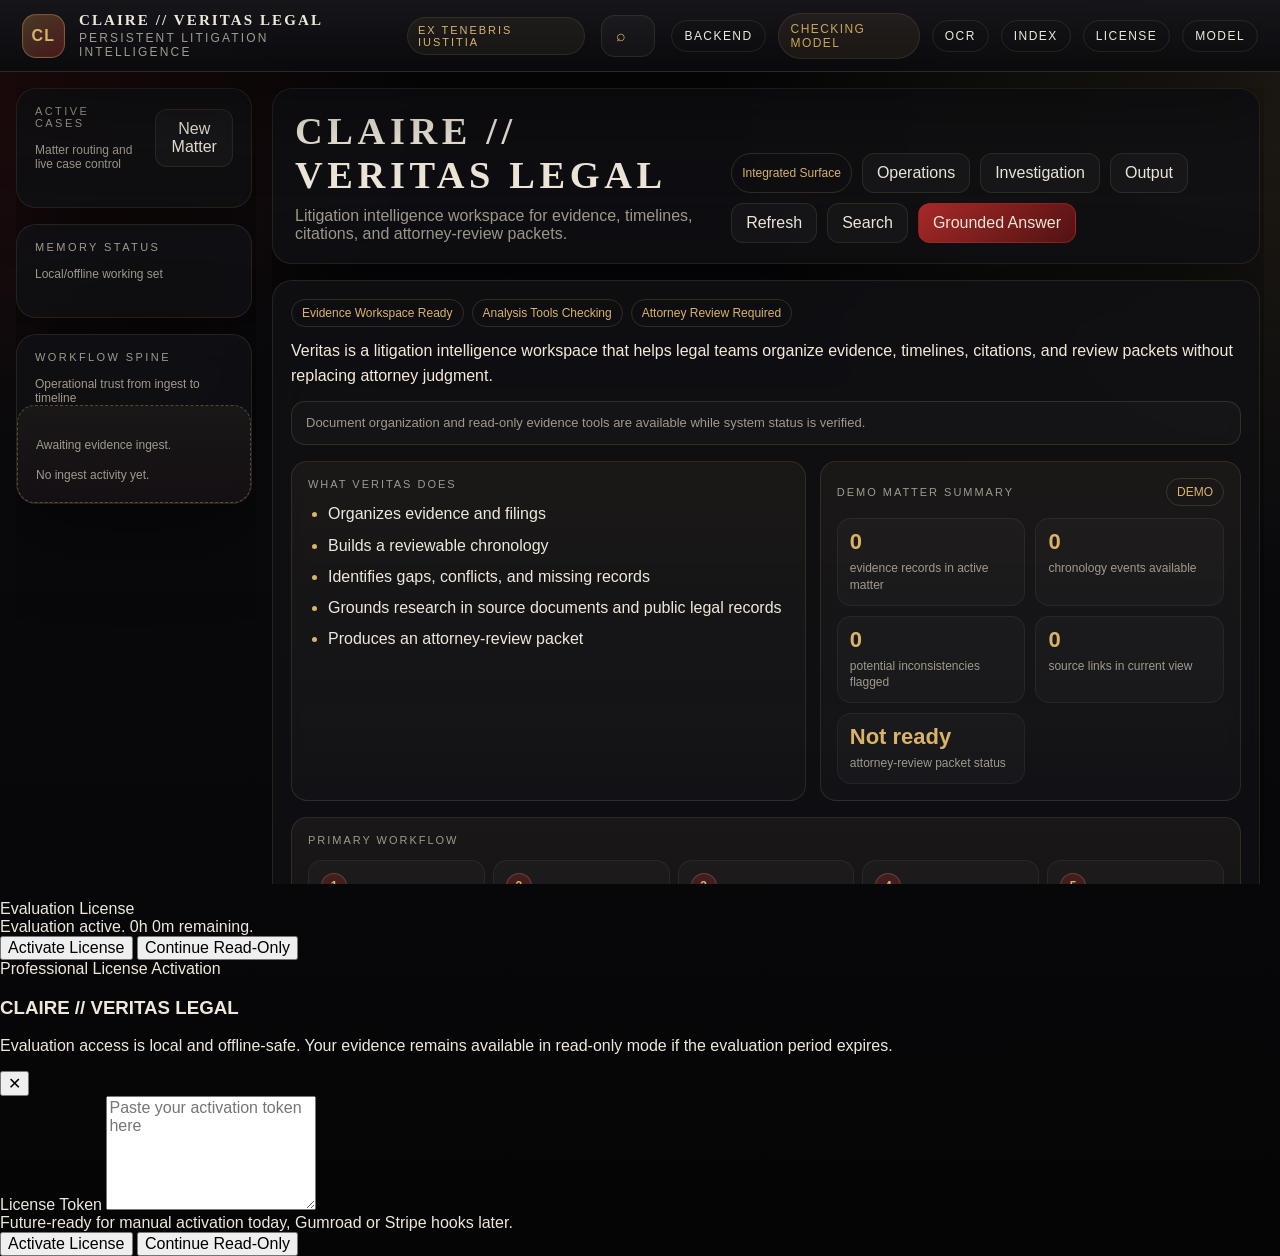
==== commit 3c5492f0: "Polish Veritas investor demo workflow" ====
--- a/web/index.html
+++ b/web/index.html
@@ -30,6 +30,7 @@
         <div id="index-chip" class="status-chip">Index</div>
         <div id="license-chip" class="status-chip">License</div>
         <div id="model-chip" class="status-chip">model</div>
+        <div id="continuity-chip" class="status-chip" hidden>Continuity</div>
       </div>
     </header>
 
@@ -125,11 +126,11 @@
                   <span class="timeline-pill">DEMO</span>
                 </div>
                 <div class="demo-result-list">
-                  <div><strong>126</strong><span>evidence items organized</span></div>
-                  <div><strong>18</strong><span>dated events added to chronology</span></div>
-                  <div><strong>4</strong><span>potential inconsistencies flagged</span></div>
-                  <div><strong>7</strong><span>citations linked to sources</span></div>
-                  <div><strong>80%</strong><span>attorney packet readiness</span></div>
+                  <div><strong id="demo-evidence-count">0</strong><span>evidence records in active matter</span></div>
+                  <div><strong id="demo-timeline-count">0</strong><span>chronology events available</span></div>
+                  <div><strong id="demo-contradiction-count">0</strong><span>potential inconsistencies flagged</span></div>
+                  <div><strong id="demo-citation-count">0</strong><span>source links in current view</span></div>
+                  <div><strong id="demo-packet-status">Not ready</strong><span>attorney-review packet status</span></div>
                 </div>
               </div>
             </div>
@@ -195,19 +196,19 @@
           <div class="panel-body matter-grid">
             <label class="field">
               <span>Case Name</span>
-              <input id="matter-title" type="text" placeholder="ACME LAW v. Opposing Party">
+              <input id="matter-title" type="text" placeholder="Harbor Point Commercial Dispute">
             </label>
             <label class="field">
               <span>Court / District</span>
-              <input id="matter-court" type="text" placeholder="Federal District Court">
+              <input id="matter-court" type="text" placeholder="United States District Court">
             </label>
             <label class="field">
               <span>Plaintiff / Petitioner</span>
-              <input id="matter-plaintiff" type="text" placeholder="ACME LAW">
+              <input id="matter-plaintiff" type="text" placeholder="Harbor Point Holdings, LLC">
             </label>
             <label class="field">
               <span>Defendant / Respondent</span>
-              <input id="matter-defendant" type="text" placeholder="Opposing Party">
+              <input id="matter-defendant" type="text" placeholder="North Coast Development Group, Inc.">
             </label>
             <label class="field">
               <span>Practice Area</span>
@@ -241,7 +242,7 @@
               <button class="button" id="load-court-profile">Load Federal Civil Default</button>
               <button class="button" id="save-matter">Save Matter</button>
               <button class="button primary" id="run-analysis">Analyze Record</button>
-              <button class="button primary" id="run-draft">Draft Motion to Compel + MPA</button>
+              <button class="button primary" id="run-draft">Preview Attorney Packet</button>
             </div>
             <div class="matter-summary">
               <div id="matter-summary-left" class="note">Fill the case header to orient CLAIRE around the matter before drafting.</div>
@@ -267,11 +268,11 @@
                 <button class="button primary" id="run-ingest">Ingest Files</button>
               </div>
             </div>
-            <div class="upload-zone ingest-card">
+            <div class="upload-zone ingest-card" id="folder-ingest-card">
               <div class="subhead">Folder / Corpus Path</div>
-              <div class="note" style="margin-top: 8px;">Recursively ingest a local evidence folder. ZIPs inside the folder will be expanded and indexed.</div>
+              <div class="note" id="folder-ingest-note" style="margin-top: 8px;">Local desktop feature: recursively ingest an authorized evidence folder. ZIPs inside the folder will be expanded and indexed.</div>
               <div class="upload-row" style="margin-top: 12px;">
-                <input id="corpus-path" type="text" placeholder="E:\evidence\matter_export">
+                <input id="corpus-path" type="text" placeholder="/authorized/evidence/folder">
                 <button class="button" id="run-corpus">Ingest Folder</button>
               </div>
             </div>
@@ -318,7 +319,7 @@
                   </div>
                   <div class="mode-strip">
                     <button class="button mode-button active" id="chat-mode-legal" type="button">Legal Mode</button>
-                    <button class="button mode-button" id="chat-mode-creator" type="button">Creator Mode</button>
+                    <button class="button mode-button" id="chat-mode-creator" type="button">Creator Mode Locked</button>
                   </div>
                   <div id="answer-panel" class="answer conversation-answer response-card"></div>
                   <textarea id="chat-input" placeholder="Ask about the record, compare exhibits, summarize chronology, or request a citation-backed analysis. Use Ctrl/Cmd + Enter to send."></textarea>
--- a/web/static/styles.css
+++ b/web/static/styles.css
@@ -291,6 +291,21 @@
 .button { border: 1px solid var(--line); background: rgba(255, 255, 255, 0.03); color: var(--text); border-radius: 12px; padding: 10px 14px; cursor: pointer; transition: transform 0.15s ease, border-color 0.15s ease, background 0.15s ease; }
 .button:hover { transform: translateY(-1px); border-color: rgba(217, 179, 106, 0.35); background: rgba(217, 179, 106, 0.08); }
 .button.primary { background: linear-gradient(135deg, var(--crimson), #551313); border-color: rgba(169, 42, 42, 0.6); }
+.button:disabled,
+.feature-disabled .button {
+  cursor: not-allowed;
+  opacity: 0.62;
+  transform: none;
+}
+.feature-disabled {
+  border-color: rgba(205, 164, 90, 0.22);
+  background: rgba(205, 164, 90, 0.045);
+}
+.workflow-stage.error {
+  border-color: rgba(169, 42, 42, 0.5);
+  background: rgba(169, 42, 42, 0.08);
+}
+.workflow-stage.error span { color: #d38989; }
 .workflow-strip { display: grid; grid-template-columns: repeat(5, minmax(0, 1fr)); gap: 8px; }
 .workflow-stage {
   border: 1px solid rgba(255, 255, 255, 0.06);
@@ -484,6 +499,21 @@
   color: var(--muted);
 }
 .citation-badges { display: flex; flex-wrap: wrap; gap: 8px; }
+.rail-results { display: grid; gap: 10px; margin-top: 14px; }
+.rail-result {
+  border: 1px solid rgba(217, 179, 106, 0.22);
+  background: rgba(217, 179, 106, 0.06);
+  border-radius: 14px;
+  padding: 12px;
+}
+.source-link {
+  display: inline-flex;
+  margin-top: 8px;
+  color: var(--gold);
+  font-weight: 700;
+  text-decoration: none;
+}
+.source-link:hover { text-decoration: underline; }
 .badge { padding: 6px 10px; border-radius: 999px; border: 1px solid rgba(217, 179, 106, 0.24); background: rgba(217, 179, 106, 0.08); color: var(--gold); font-size: 12px; }
 .two-up { display: grid; grid-template-columns: 1fr 1fr; gap: 16px; min-height: 0; }
 .media-pane { display: grid; grid-template-rows: auto 1fr auto; min-height: 0; }
@@ -524,10 +554,41 @@
   .topbar, .workspace, .hero { padding-left: 14px; padding-right: 14px; }
   .topbar { flex-wrap: wrap; }
   .brand { min-width: 0; }
-  .workspace { grid-template-columns: 1fr; }
-  .main, .sidebar, .rail { overflow: visible; padding-right: 0; }
-  .two-up, .metrics { grid-template-columns: 1fr; }
-  .matter-grid, .theory-grid, .matter-summary, .ingest-grid, .workflow-strip { grid-template-columns: 1fr; }
+  .workspace,
+  body[data-surface-view="ops"] .workspace,
+  body[data-surface-view="investigation"] .workspace,
+  body[data-surface-view="output"] .workspace {
+    grid-template-columns: minmax(0, 1fr);
+    width: 100%;
+    max-width: 100%;
+  }
+  .main, .sidebar, .rail {
+    min-width: 0;
+    width: 100%;
+    max-width: 100%;
+    overflow: visible;
+    padding-right: 0;
+  }
+  .panel,
+  .panel-body,
+  .conversation-shell,
+  .response-card,
+  .conversation-answer {
+    min-width: 0;
+    width: 100%;
+    max-width: 100%;
+  }
+  .answer,
+  .note,
+  .rail-result,
+  .citation-item,
+  .trace-item,
+  .evidence-item {
+    overflow-wrap: anywhere;
+    word-break: break-word;
+  }
+  .two-up, .metrics { grid-template-columns: minmax(0, 1fr); }
+  .matter-grid, .theory-grid, .matter-summary, .ingest-grid, .workflow-strip { grid-template-columns: minmax(0, 1fr); }
   .authority-grid { grid-template-columns: 1fr; }
   .value-grid { grid-template-columns: 1fr; }
   .primary-workflow { grid-template-columns: 1fr 1fr; }
@@ -557,7 +618,7 @@
     width: 100%;
   }
   .button, .mode-button { width: 100%; min-width: 0; }
-  .button { min-height: 48px; }
+  .button { min-height: 56px; }
   .positioning { font-size: 16px; }
   .value-card, .workflow-card, .attorney-boundary { padding: 14px; }
   .demo-result-list, .primary-workflow { grid-template-columns: 1fr; }
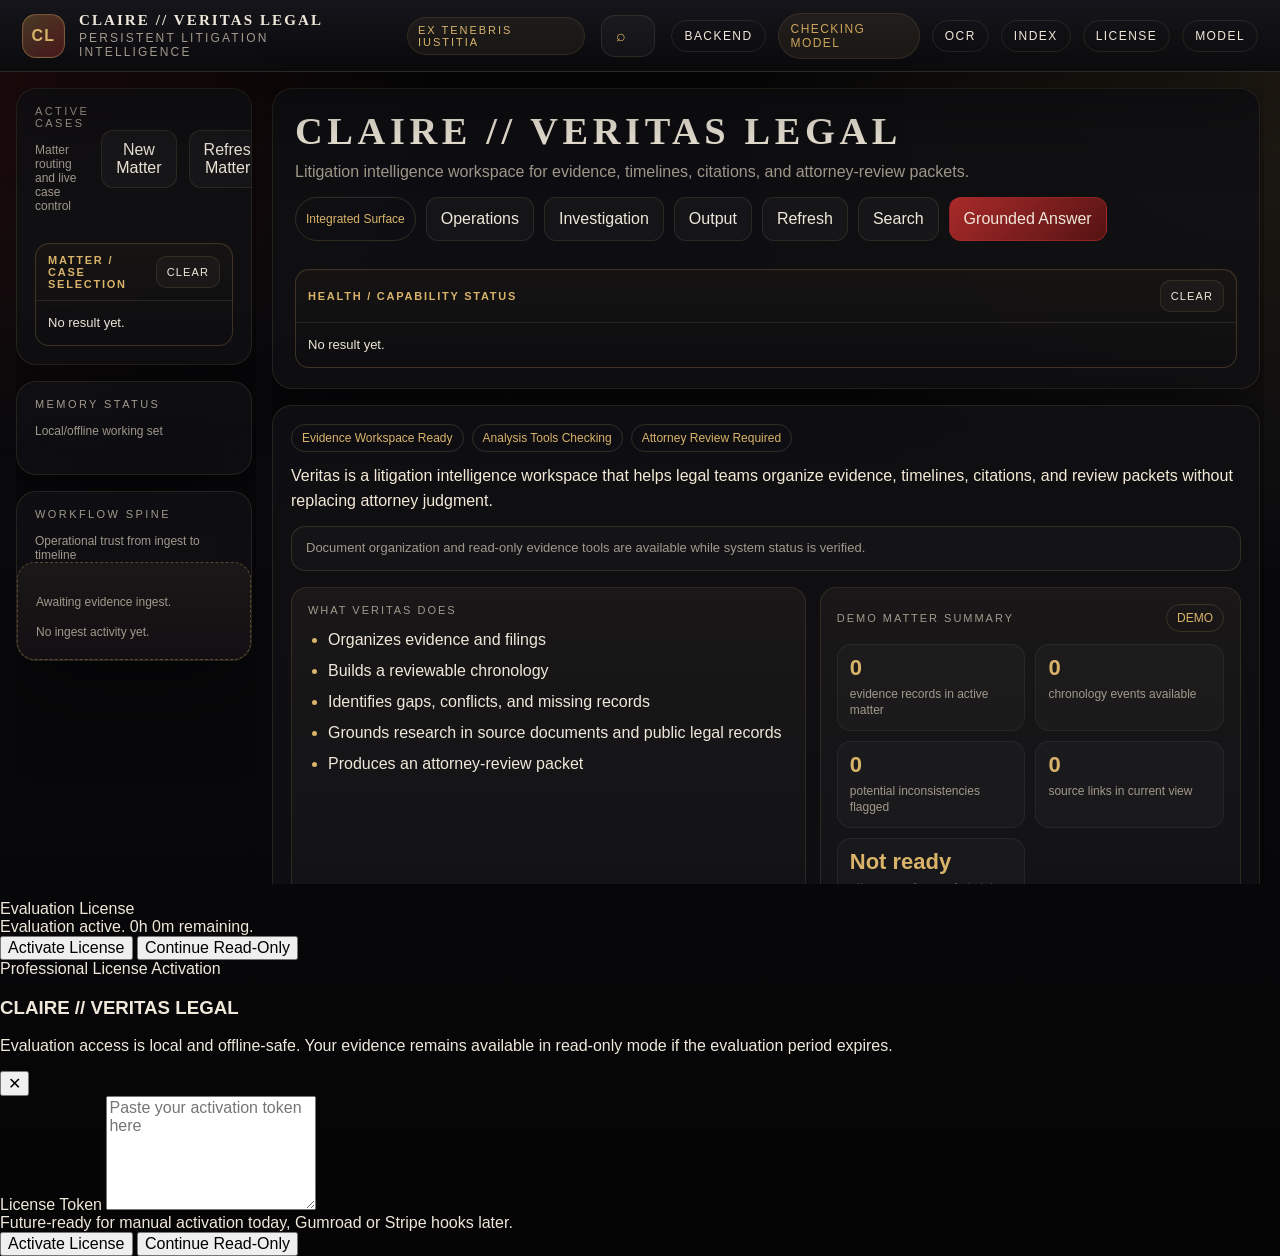
==== commit daa7f520: "Fix Veritas mobile action feedback panels" ====
--- a/web/index.html
+++ b/web/index.html
@@ -43,9 +43,17 @@
               <div class="muted">Matter routing and live case control</div>
             </div>
             <button class="button" id="new-case">New Matter</button>
+            <button class="button" id="refresh-matters">Refresh Matters</button>
           </div>
           <div class="panel-body">
             <div id="case-list" class="sidebar-list"></div>
+            <div id="matter-selection-result" class="action-result-panel" aria-live="polite">
+              <div class="action-result-head">
+                <strong>Matter / Case Selection</strong>
+                <button class="button mini clear-result" type="button" data-clear-result="matter-selection-result">Clear</button>
+              </div>
+              <div class="action-result-body">No result yet.</div>
+            </div>
           </div>
         </section>
 
@@ -90,6 +98,13 @@
             <button class="button" id="refresh-workspace">Refresh</button>
             <button class="button" id="run-search-top">Search</button>
             <button class="button primary" id="run-chat-top">Grounded Answer</button>
+          </div>
+          <div id="health-result" class="action-result-panel" aria-live="polite">
+            <div class="action-result-head">
+              <strong>Health / Capability Status</strong>
+              <button class="button mini clear-result" type="button" data-clear-result="health-result">Clear</button>
+            </div>
+            <div class="action-result-body">No result yet.</div>
           </div>
         </section>
 
@@ -147,6 +162,13 @@
               <div class="hero-actions overview-actions">
                 <button class="button primary" id="start-matter">Start a Matter</button>
                 <button class="button" id="load-demo-matter">Load Demo Matter</button>
+              </div>
+              <div id="demo-matter-result" class="action-result-panel" aria-live="polite">
+                <div class="action-result-head">
+                  <strong>Load Demo Matter</strong>
+                  <button class="button mini clear-result" type="button" data-clear-result="demo-matter-result">Clear</button>
+                </div>
+                <div class="action-result-body">No result yet.</div>
               </div>
             </div>
 
@@ -182,6 +204,13 @@
               <button class="button" id="front-door-draft">Draft Report</button>
             </div>
             <div id="front-door-response" class="front-door-response note" aria-live="polite">Claire will route the request into the existing workflow screens.</div>
+            <div id="front-door-result" class="action-result-panel" aria-live="polite">
+              <div class="action-result-head">
+                <strong>Front Door Routing</strong>
+                <button class="button mini clear-result" type="button" data-clear-result="front-door-result">Clear</button>
+              </div>
+              <div class="action-result-body">No result yet.</div>
+            </div>
           </div>
         </section>
 
@@ -248,6 +277,13 @@
               <div id="matter-summary-left" class="note">Fill the case header to orient CLAIRE around the matter before drafting.</div>
               <div id="billing-summary" class="note">Billing estimate appears here.</div>
             </div>
+            <div id="matter-result" class="action-result-panel field-wide" aria-live="polite">
+              <div class="action-result-head">
+                <strong>Matter / Analysis / Packet</strong>
+                <button class="button mini clear-result" type="button" data-clear-result="matter-result">Clear</button>
+              </div>
+              <div class="action-result-body">No result yet.</div>
+            </div>
           </div>
         </section>
 
@@ -267,6 +303,13 @@
                 <input id="upload-input" type="file" multiple>
                 <button class="button primary" id="run-ingest">Ingest Files</button>
               </div>
+              <div id="file-ingest-result" class="action-result-panel" aria-live="polite">
+                <div class="action-result-head">
+                  <strong>Evidence Ingest</strong>
+                  <button class="button mini clear-result" type="button" data-clear-result="file-ingest-result">Clear</button>
+                </div>
+                <div class="action-result-body">No result yet.</div>
+              </div>
             </div>
             <div class="upload-zone ingest-card" id="folder-ingest-card">
               <div class="subhead">Folder / Corpus Path</div>
@@ -275,6 +318,13 @@
                 <input id="corpus-path" type="text" placeholder="/authorized/evidence/folder">
                 <button class="button" id="run-corpus">Ingest Folder</button>
               </div>
+              <div id="folder-ingest-result" class="action-result-panel" aria-live="polite">
+                <div class="action-result-head">
+                  <strong>Folder Ingest</strong>
+                  <button class="button mini clear-result" type="button" data-clear-result="folder-ingest-result">Clear</button>
+                </div>
+                <div class="action-result-body">No result yet.</div>
+              </div>
             </div>
             <div class="upload-zone ingest-card">
               <div class="subhead">Paste Evidence</div>
@@ -282,6 +332,13 @@
               <textarea id="paste-evidence" rows="5" placeholder="Paste OCR text, witness excerpts, chronology notes, correspondence, or other evidence here."></textarea>
               <div class="hero-actions" style="margin-top: 12px;">
                 <button class="button primary" id="run-paste">Ingest Evidence</button>
+              </div>
+              <div id="paste-ingest-result" class="action-result-panel" aria-live="polite">
+                <div class="action-result-head">
+                  <strong>Paste Evidence Ingest</strong>
+                  <button class="button mini clear-result" type="button" data-clear-result="paste-ingest-result">Clear</button>
+                </div>
+                <div class="action-result-body">No result yet.</div>
               </div>
             </div>
             <div class="upload-zone ingest-card">
@@ -329,6 +386,20 @@
                       <button class="button" id="run-search">Search Record</button>
                       <button class="button primary" id="run-chat">Ask Claire</button>
                     </div>
+                  </div>
+                  <div id="search-result" class="action-result-panel" aria-live="polite">
+                    <div class="action-result-head">
+                      <strong>Search</strong>
+                      <button class="button mini clear-result" type="button" data-clear-result="search-result">Clear</button>
+                    </div>
+                    <div class="action-result-body">No result yet.</div>
+                  </div>
+                  <div id="chat-result" class="action-result-panel" aria-live="polite">
+                    <div class="action-result-head">
+                      <strong>Ask Veritas / Chat</strong>
+                      <button class="button mini clear-result" type="button" data-clear-result="chat-result">Clear</button>
+                    </div>
+                    <div class="action-result-body">No result yet.</div>
                   </div>
                 </section>
               </div>
@@ -368,6 +439,13 @@
                     </label>
                     <button class="button" id="export-draft">Export Packet</button>
                   </div>
+                  <div id="export-result" class="action-result-panel" aria-live="polite">
+                    <div class="action-result-head">
+                      <strong>Exports</strong>
+                      <button class="button mini clear-result" type="button" data-clear-result="export-result">Clear</button>
+                    </div>
+                    <div class="action-result-body">No result yet.</div>
+                  </div>
                 </div>
               <div class="panel-body theory-grid">
                 <div>
@@ -376,6 +454,16 @@
                 </div>
                 <div>
                   <div class="subhead">Anomalies</div>
+                  <div class="hero-actions inline-actions">
+                    <button class="button" id="find-contradictions">Find Contradictions</button>
+                  </div>
+                  <div id="contradictions-result" class="action-result-panel" aria-live="polite">
+                    <div class="action-result-head">
+                      <strong>Contradictions</strong>
+                      <button class="button mini clear-result" type="button" data-clear-result="contradictions-result">Clear</button>
+                    </div>
+                    <div class="action-result-body">No result yet.</div>
+                  </div>
                   <div id="anomaly-list" class="stack-list"></div>
                 </div>
                 <div>
@@ -384,6 +472,13 @@
                 </div>
                 <div>
                   <div class="subhead">Draft Packet</div>
+                  <div id="packet-result" class="action-result-panel" aria-live="polite">
+                    <div class="action-result-head">
+                      <strong>Report / Attorney-Review Packet</strong>
+                      <button class="button mini clear-result" type="button" data-clear-result="packet-result">Clear</button>
+                    </div>
+                    <div class="action-result-body">No result yet.</div>
+                  </div>
                   <div id="draft-output" class="draft-output"></div>
                 </div>
               </div>
@@ -411,6 +506,13 @@
                     <input id="ocr-input" type="file" accept="image/*">
                     <button class="button primary" id="run-ocr">Run OCR</button>
                   </div>
+                  <div id="ocr-result" class="action-result-panel" aria-live="polite">
+                    <div class="action-result-head">
+                      <strong>OCR</strong>
+                      <button class="button mini clear-result" type="button" data-clear-result="ocr-result">Clear</button>
+                    </div>
+                    <div class="action-result-body">No result yet.</div>
+                  </div>
                   <div id="ocr-output" class="note" style="margin-top: 12px;">OCR output will appear here.</div>
                 </div>
               </section>
@@ -528,6 +630,13 @@
                   </label>
                   <div class="hero-actions">
                     <button class="button primary" id="save-firm-profile">Save Firm Profile</button>
+                  </div>
+                  <div id="firm-result" class="action-result-panel" aria-live="polite">
+                    <div class="action-result-head">
+                      <strong>Firm Profile</strong>
+                      <button class="button mini clear-result" type="button" data-clear-result="firm-result">Clear</button>
+                    </div>
+                    <div class="action-result-body">No result yet.</div>
                   </div>
                 </div>
 
@@ -582,6 +691,13 @@
                   <div class="hero-actions">
                     <button class="button primary" id="save-staff-member">Save Staff Member</button>
                   </div>
+                  <div id="staff-result" class="action-result-panel" aria-live="polite">
+                    <div class="action-result-head">
+                      <strong>Staff Directory</strong>
+                      <button class="button mini clear-result" type="button" data-clear-result="staff-result">Clear</button>
+                    </div>
+                    <div class="action-result-body">No result yet.</div>
+                  </div>
                   <div id="staff-directory-list" class="stack-list" style="margin-top: 14px;"></div>
                 </div>
 
@@ -617,6 +733,13 @@
                   <div class="hero-actions">
                     <button class="button primary" id="save-authority-stamp">Save Responsibility Stamp</button>
                   </div>
+                  <div id="authority-result" class="action-result-panel" aria-live="polite">
+                    <div class="action-result-head">
+                      <strong>Responsibility Stamp</strong>
+                      <button class="button mini clear-result" type="button" data-clear-result="authority-result">Clear</button>
+                    </div>
+                    <div class="action-result-body">No result yet.</div>
+                  </div>
                   <div id="authority-summary" class="note" style="margin-top: 14px;">Select staff members to stamp the active matter and packet.</div>
                 </div>
               </div>
@@ -658,6 +781,13 @@
                   <input id="court-rules-path" type="text" value="web/rules" placeholder="web/rules">
                   <button class="button primary" id="load-court-rules">Load Rules</button>
                 </div>
+                <div id="court-rules-result" class="action-result-panel" aria-live="polite">
+                  <div class="action-result-head">
+                    <strong>Court Rules</strong>
+                    <button class="button mini clear-result" type="button" data-clear-result="court-rules-result">Clear</button>
+                  </div>
+                  <div class="action-result-body">No result yet.</div>
+                </div>
                 <div id="court-rules-status" class="note" style="margin-top: 12px;">Local rule packs can be loaded from a folder or JSON file.</div>
               </div>
             </section>
@@ -675,6 +805,13 @@
                   <button class="button primary" id="import-docket">Import Docket</button>
                 </div>
                 <textarea id="docket-text" rows="5" placeholder="Or paste docket entries / JSON here" style="margin-top: 12px;"></textarea>
+                <div id="docket-result" class="action-result-panel" aria-live="polite">
+                  <div class="action-result-head">
+                    <strong>Docket Import</strong>
+                    <button class="button mini clear-result" type="button" data-clear-result="docket-result">Clear</button>
+                  </div>
+                  <div class="action-result-body">No result yet.</div>
+                </div>
                 <div id="docket-status" class="note" style="margin-top: 12px;">No docket import yet.</div>
               </div>
             </section>
@@ -726,6 +863,17 @@
                 </div>
               </div>
               <div class="panel-body">
+                <div class="hero-actions inline-actions">
+                  <button class="button" id="build-timeline">Build Timeline</button>
+                  <button class="button" id="refresh-timeline">Refresh Timeline</button>
+                </div>
+                <div id="timeline-result" class="action-result-panel" aria-live="polite">
+                  <div class="action-result-head">
+                    <strong>Timeline / Chronology</strong>
+                    <button class="button mini clear-result" type="button" data-clear-result="timeline-result">Clear</button>
+                  </div>
+                  <div class="action-result-body">No result yet.</div>
+                </div>
                 <div id="timeline-list" class="timeline-list"></div>
               </div>
             </section>
@@ -738,6 +886,17 @@
                 </div>
               </div>
               <div class="panel-body">
+                <div class="hero-actions inline-actions">
+                  <button class="button" id="view-trace">View Trace</button>
+                  <button class="button" id="refresh-trace">Refresh Trace</button>
+                </div>
+                <div id="trace-result" class="action-result-panel" aria-live="polite">
+                  <div class="action-result-head">
+                    <strong>Provenance / Source Trace</strong>
+                    <button class="button mini clear-result" type="button" data-clear-result="trace-result">Clear</button>
+                  </div>
+                  <div class="action-result-body">No result yet.</div>
+                </div>
                 <div id="trace-list" class="trace-list"></div>
               </div>
             </section>
--- a/web/static/styles.css
+++ b/web/static/styles.css
@@ -129,10 +129,11 @@
   scrollbar-width: thin;
   scrollbar-color: rgba(217, 179, 106, 0.32) transparent;
 }
-.hero { display: flex; align-items: flex-end; justify-content: space-between; gap: 16px; padding: 20px 22px; }
+.hero { display: flex; align-items: flex-end; justify-content: space-between; gap: 16px; padding: 20px 22px; flex-wrap: wrap; }
 .hero h1 { margin: 0; font-family: "Georgia", "Times New Roman", serif; font-size: clamp(26px, 3vw, 42px); letter-spacing: 0.12em; text-transform: uppercase; }
 .hero p { margin: 10px 0 0; color: var(--muted); }
 .hero-actions { display: flex; flex-wrap: wrap; gap: 10px; }
+.inline-actions { margin: 10px 0; }
 .investor-overview {
   display: grid;
   gap: 16px;
@@ -288,9 +289,17 @@
 }
 .authority-grid { display: grid; grid-template-columns: repeat(3, minmax(0, 1fr)); gap: 14px; }
 .authority-grid .hint-card { display: grid; gap: 10px; }
-.button { border: 1px solid var(--line); background: rgba(255, 255, 255, 0.03); color: var(--text); border-radius: 12px; padding: 10px 14px; cursor: pointer; transition: transform 0.15s ease, border-color 0.15s ease, background 0.15s ease; }
+.button { border: 1px solid var(--line); background: rgba(255, 255, 255, 0.03); color: var(--text); border-radius: 12px; padding: 10px 14px; cursor: pointer; transition: transform 0.15s ease, border-color 0.15s ease, background 0.15s ease; min-height: 44px; }
 .button:hover { transform: translateY(-1px); border-color: rgba(217, 179, 106, 0.35); background: rgba(217, 179, 106, 0.08); }
 .button.primary { background: linear-gradient(135deg, var(--crimson), #551313); border-color: rgba(169, 42, 42, 0.6); }
+.button.mini {
+  min-height: 32px;
+  padding: 6px 10px;
+  border-radius: 10px;
+  font-size: 11px;
+  letter-spacing: 0.1em;
+  text-transform: uppercase;
+}
 .button:disabled,
 .feature-disabled .button {
   cursor: not-allowed;
@@ -617,7 +626,7 @@
     flex-direction: column;
     width: 100%;
   }
-  .button, .mode-button { width: 100%; min-width: 0; }
+.button, .mode-button { width: 100%; min-width: 0; }
   .button { min-height: 56px; }
   .positioning { font-size: 16px; }
   .value-card, .workflow-card, .attorney-boundary { padding: 14px; }
@@ -626,3 +635,117 @@
   .composer textarea { min-height: 118px; }
   .response-card, .conversation-answer { min-height: 180px; }
 }
+
+.action-result-panel {
+  grid-column: 1 / -1;
+  width: 100%;
+  margin-top: 12px;
+  border: 1px solid rgba(217, 179, 106, 0.22);
+  border-radius: 14px;
+  background:
+    linear-gradient(180deg, rgba(217, 179, 106, 0.055), rgba(255, 255, 255, 0.018)),
+    rgba(6, 6, 8, 0.5);
+  box-shadow: inset 0 1px 0 rgba(255, 255, 255, 0.025);
+  overflow: hidden;
+}
+
+.action-result-panel.loading {
+  border-color: rgba(217, 179, 106, 0.42);
+  background:
+    linear-gradient(90deg, rgba(217, 179, 106, 0.09), rgba(169, 42, 42, 0.045)),
+    rgba(6, 6, 8, 0.62);
+}
+
+.action-result-panel.success {
+  border-color: rgba(141, 166, 109, 0.46);
+}
+
+.action-result-panel.error {
+  border-color: rgba(169, 42, 42, 0.62);
+  background: rgba(169, 42, 42, 0.08);
+}
+
+.action-result-head {
+  display: flex;
+  align-items: center;
+  justify-content: space-between;
+  gap: 10px;
+  padding: 10px 12px;
+  border-bottom: 1px solid rgba(217, 179, 106, 0.12);
+}
+
+.action-result-head strong {
+  color: var(--gold);
+  font-size: 11px;
+  letter-spacing: 0.16em;
+  text-transform: uppercase;
+}
+
+.action-result-body {
+  padding: 12px;
+  color: var(--text);
+  font-size: 13px;
+  line-height: 1.55;
+  overflow-wrap: anywhere;
+  word-break: break-word;
+  white-space: normal;
+}
+
+.action-result-body pre,
+.action-result-pre {
+  max-width: 100%;
+  overflow: auto;
+  white-space: pre-wrap;
+  word-break: break-word;
+  margin: 0;
+  color: #f5ecd9;
+}
+
+.action-result-grid {
+  display: grid;
+  gap: 8px;
+}
+
+.action-result-row {
+  display: grid;
+  grid-template-columns: 150px minmax(0, 1fr);
+  gap: 10px;
+  padding: 8px 0;
+  border-bottom: 1px solid rgba(255, 255, 255, 0.045);
+}
+
+.action-result-row:last-child { border-bottom: 0; }
+.action-result-row span:first-child {
+  color: var(--muted);
+  text-transform: uppercase;
+  letter-spacing: 0.12em;
+  font-size: 11px;
+}
+
+.action-result-list {
+  display: grid;
+  gap: 9px;
+  margin-top: 8px;
+}
+
+.action-result-item {
+  border: 1px solid rgba(255, 255, 255, 0.06);
+  border-radius: 12px;
+  background: rgba(255, 255, 255, 0.025);
+  padding: 10px;
+}
+
+@media (max-width: 640px) {
+  .action-result-head {
+    align-items: stretch;
+    flex-direction: column;
+  }
+  .action-result-head .button.mini {
+    width: 100%;
+    min-height: 44px;
+  }
+  .action-result-row {
+    grid-template-columns: 1fr;
+    gap: 4px;
+  }
+}
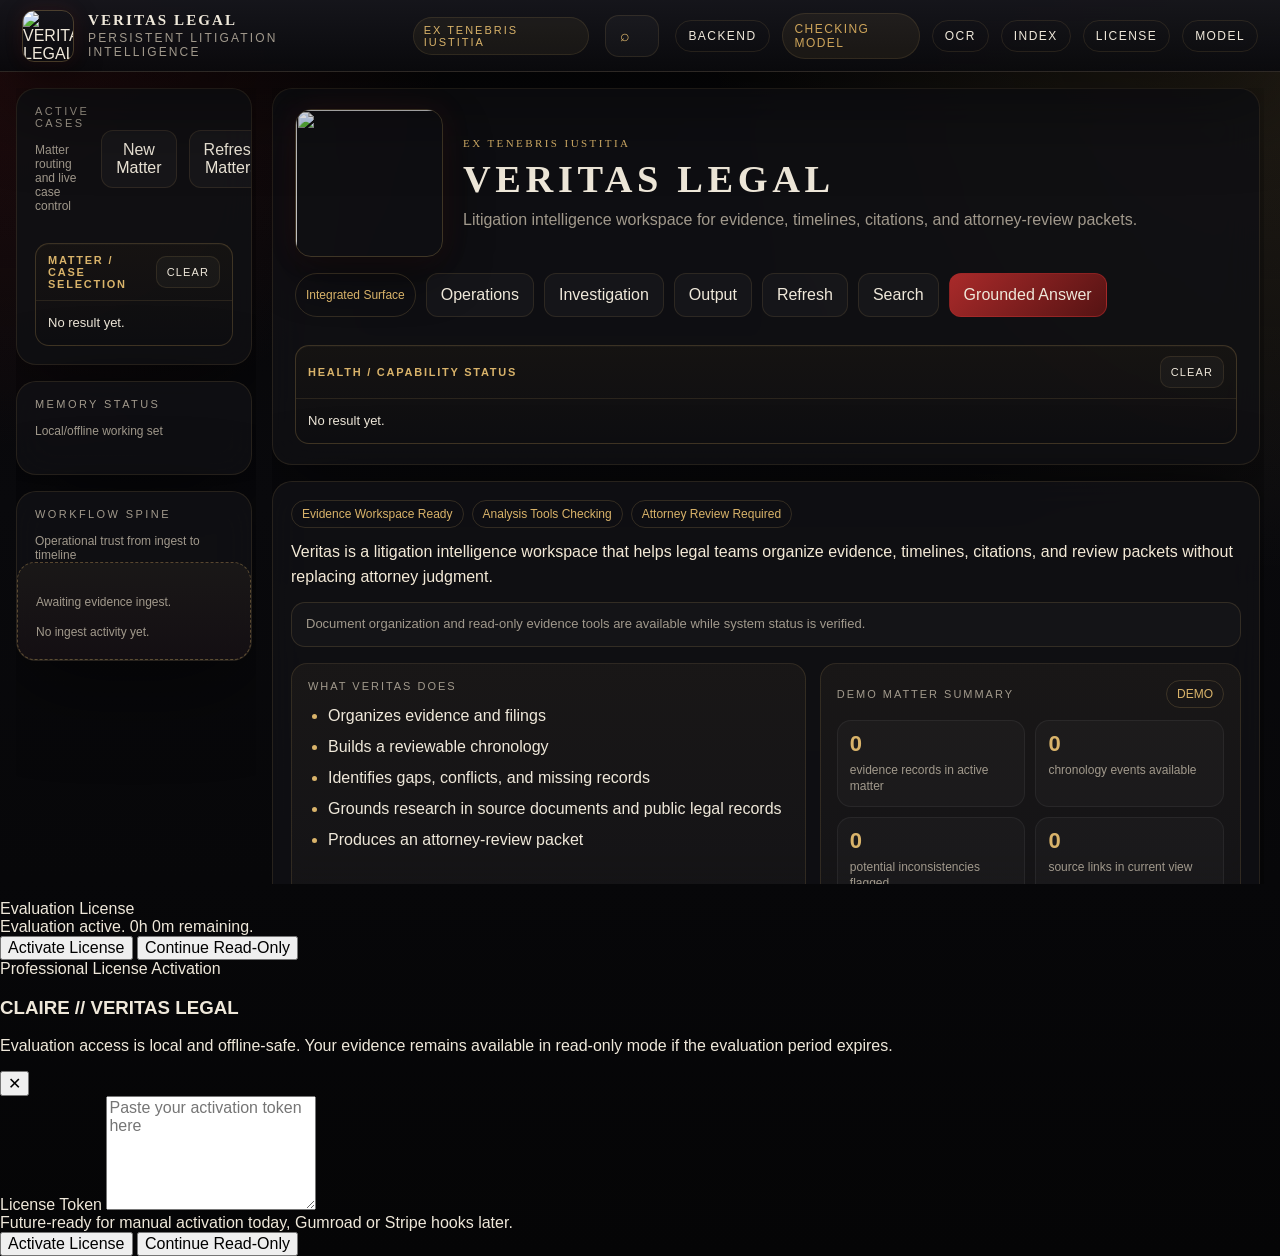
==== commit 24920af1: "Preserve VERITAS canonical branding and web dependency fix" ====
--- a/web/index.html
+++ b/web/index.html
@@ -10,9 +10,9 @@
   <div class="app-shell">
     <header class="topbar">
       <div class="brand">
-        <div class="brand-mark">CL</div>
+        <img class="brand-logo" src="/static/veritas_logo.png" alt="VERITAS LEGAL rose and scales">
         <div class="brand-copy">
-          <strong>CLAIRE // VERITAS LEGAL</strong>
+          <strong>VERITAS LEGAL</strong>
           <span>Persistent Litigation Intelligence</span>
         </div>
         <div class="brand-tag">Ex Tenebris Iustitia</div>
@@ -86,9 +86,13 @@
 
       <main class="main">
         <section class="panel hero" data-surfaces="all,ops,investigation,output">
-          <div>
-            <h1>CLAIRE // VERITAS LEGAL</h1>
-            <p>Litigation intelligence workspace for evidence, timelines, citations, and attorney-review packets.</p>
+          <div class="veritas-hero-brand">
+            <img src="/static/veritas_logo.png" alt="" aria-hidden="true">
+            <div>
+              <div class="veritas-kicker">Ex Tenebris Iustitia</div>
+              <h1>VERITAS LEGAL</h1>
+              <p>Litigation intelligence workspace for evidence, timelines, citations, and attorney-review packets.</p>
+            </div>
           </div>
           <div class="hero-actions">
             <div id="surface-label" class="timeline-pill">Integrated Surface</div>
--- a/web/static/styles.css
+++ b/web/static/styles.css
@@ -27,10 +27,11 @@
     radial-gradient(circle at top right, rgba(217, 179, 106, 0.14), transparent 32%),
     linear-gradient(180deg, #050506 0%, #09090c 40%, #050506 100%);
   color: var(--text);
-  font-family: "Segoe UI", "Helvetica Neue", Arial, sans-serif;
+  font-family: "Aptos", "Segoe UI Variable", "Segoe UI", "Helvetica Neue", Arial, sans-serif;
 }
 
 body { overflow: hidden; }
+.guided-body { overflow-x: hidden; overflow-y: auto; }
 
 button, input, textarea, select { font: inherit; }
 a { color: inherit; text-decoration: none; }
@@ -52,6 +53,15 @@
 }
 
 .brand { display: flex; align-items: center; gap: 14px; min-width: 300px; }
+.brand-logo {
+  width: 52px;
+  height: 52px;
+  flex: 0 0 auto;
+  object-fit: contain;
+  border-radius: 12px;
+  border: 1px solid rgba(217, 179, 106, 0.28);
+  box-shadow: 0 10px 28px rgba(0, 0, 0, 0.38), 0 0 18px rgba(169, 42, 42, 0.16);
+}
 .brand-mark {
   width: 44px; height: 44px; border-radius: 14px; display: grid; place-items: center;
   background: linear-gradient(135deg, rgba(217, 179, 106, 0.22), rgba(169, 42, 42, 0.38)), linear-gradient(180deg, #201712, #0d0d10);
@@ -59,7 +69,7 @@
   font-weight: 800; letter-spacing: 0.08em;
 }
 .brand-copy { display: flex; flex-direction: column; gap: 2px; }
-.brand-copy strong { font-family: "Georgia", "Times New Roman", serif; letter-spacing: 0.14em; font-size: 15px; text-transform: uppercase; }
+.brand-copy strong { font-family: "Cinzel", "Trajan Pro", Georgia, serif; letter-spacing: 0.14em; font-size: 15px; text-transform: uppercase; }
 .brand-copy span { color: var(--muted); font-size: 12px; letter-spacing: 0.18em; text-transform: uppercase; }
 .brand-tag {
   margin-left: 14px; padding: 6px 10px; border: 1px solid var(--line); border-radius: 999px; color: var(--gold);
@@ -130,8 +140,26 @@
   scrollbar-color: rgba(217, 179, 106, 0.32) transparent;
 }
 .hero { display: flex; align-items: flex-end; justify-content: space-between; gap: 16px; padding: 20px 22px; flex-wrap: wrap; }
-.hero h1 { margin: 0; font-family: "Georgia", "Times New Roman", serif; font-size: clamp(26px, 3vw, 42px); letter-spacing: 0.12em; text-transform: uppercase; }
+.hero h1 { margin: 0; font-family: "Cinzel", "Trajan Pro", Georgia, serif; font-size: clamp(26px, 3vw, 42px); letter-spacing: 0.12em; text-transform: uppercase; }
 .hero p { margin: 10px 0 0; color: var(--muted); }
+.veritas-hero-brand { display: flex; align-items: center; gap: 20px; min-width: 0; }
+.veritas-hero-brand > img {
+  width: clamp(104px, 12vw, 148px);
+  height: clamp(104px, 12vw, 148px);
+  flex: 0 0 auto;
+  object-fit: contain;
+  border-radius: 16px;
+  border: 1px solid rgba(217, 179, 106, 0.24);
+  box-shadow: 0 18px 48px rgba(0, 0, 0, 0.44), 0 0 28px rgba(169, 42, 42, 0.14);
+}
+.veritas-kicker {
+  margin-bottom: 8px;
+  color: var(--gold);
+  font-family: "Cinzel", "Trajan Pro", Georgia, serif;
+  font-size: 11px;
+  letter-spacing: .22em;
+  text-transform: uppercase;
+}
 .hero-actions { display: flex; flex-wrap: wrap; gap: 10px; }
 .inline-actions { margin: 10px 0; }
 .investor-overview {
@@ -607,6 +635,7 @@
   .app-shell { display: block; height: auto; min-height: 100vh; }
   .topbar { align-items: stretch; gap: 10px; padding-top: 12px; padding-bottom: 12px; }
   .brand { width: 100%; gap: 10px; }
+  .brand-logo { width: 46px; height: 46px; border-radius: 10px; }
   .brand-mark { width: 38px; height: 38px; border-radius: 12px; flex: 0 0 auto; }
   .brand-copy strong { font-size: 13px; letter-spacing: 0.08em; }
   .brand-copy span { font-size: 10px; letter-spacing: 0.1em; }
@@ -621,6 +650,10 @@
   .panel-body { padding: 14px; }
   .hero { align-items: flex-start; flex-direction: column; padding: 15px; }
   .hero h1 { font-size: 22px; letter-spacing: 0.06em; }
+  .veritas-hero-brand { width: 100%; gap: 13px; align-items: center; }
+  .veritas-hero-brand > img { width: 88px; height: 88px; border-radius: 12px; }
+  .veritas-kicker { margin-bottom: 5px; font-size: 9px; letter-spacing: .15em; }
+  .veritas-hero-brand p { margin-top: 6px; font-size: 13px; line-height: 1.4; }
   .hero-actions, .front-door-actions, .matter-actions, .upload-row, .composer .footer, .mode-strip, .response-head {
     align-items: stretch;
     flex-direction: column;
@@ -749,3 +782,172 @@
     gap: 4px;
   }
 }
+
+.guided-body {
+  overflow: auto;
+}
+
+.guided-shell {
+  min-height: 100vh;
+  display: grid;
+  grid-template-rows: auto 1fr;
+}
+
+.guided-topbar {
+  display: flex;
+  align-items: center;
+  justify-content: space-between;
+  gap: 16px;
+  padding: 14px 18px;
+  border-bottom: 1px solid var(--line);
+  background: linear-gradient(180deg, rgba(22, 22, 28, 0.96), rgba(10, 10, 13, 0.94));
+}
+
+.guided-main {
+  width: min(980px, 100%);
+  margin: 0 auto;
+  padding: 18px;
+  display: grid;
+  gap: 16px;
+}
+
+.guided-panel h1 {
+  margin: 0;
+  font-family: "Cinzel", "Trajan Pro", Georgia, serif;
+  letter-spacing: 0.05em;
+  font-size: clamp(24px, 4vw, 38px);
+  text-transform: uppercase;
+}
+
+.guided-intake {
+  display: grid;
+  gap: 16px;
+}
+
+.guided-preview-card,
+.guided-question-card,
+.guided-picker {
+  border: 1px solid rgba(217, 179, 106, 0.16);
+  border-radius: 16px;
+  background: rgba(255, 255, 255, 0.025);
+  padding: 16px;
+}
+
+.guided-preview-list {
+  display: grid;
+  gap: 10px;
+  margin-top: 12px;
+}
+
+.guided-preview-item {
+  border: 1px solid rgba(255, 255, 255, 0.055);
+  border-radius: 12px;
+  background: rgba(255, 255, 255, 0.025);
+  padding: 12px;
+  min-width: 0;
+  overflow-wrap: anywhere;
+}
+
+.guided-preview-item strong {
+  display: block;
+  color: var(--gold);
+}
+
+.guided-preview-item .note {
+  margin-top: 6px;
+}
+
+.guided-source-tag {
+  display: inline-flex;
+  margin-top: 8px;
+  padding: 4px 8px;
+  border: 1px solid rgba(217, 179, 106, 0.18);
+  border-radius: 999px;
+  color: var(--gold);
+  font-size: 11px;
+}
+
+.guided-question-card h2 {
+  margin: 14px 0 8px;
+  font-size: clamp(22px, 5vw, 34px);
+  line-height: 1.15;
+}
+
+.guided-question-card input[type="text"] {
+  width: 100%;
+  min-height: 56px;
+  margin-top: 14px;
+  border: 1px solid rgba(217, 179, 106, 0.24);
+  border-radius: 14px;
+  background: rgba(255, 255, 255, 0.03);
+  color: var(--text);
+  padding: 14px;
+  font-size: 16px;
+  outline: none;
+}
+
+.guided-question-card input[type="text"]:focus {
+  border-color: rgba(217, 179, 106, 0.58);
+  box-shadow: 0 0 0 4px rgba(217, 179, 106, 0.08);
+}
+
+.guided-check-row {
+  display: flex;
+  align-items: center;
+  gap: 10px;
+  margin-top: 12px;
+  color: var(--text);
+  min-height: 48px;
+}
+
+.guided-actions,
+.guided-actions-row,
+.guided-active-tools {
+  display: flex;
+  flex-wrap: wrap;
+  gap: 10px;
+}
+
+.guided-active-tools .action-result-panel {
+  flex-basis: 100%;
+}
+
+.guided-picker {
+  width: 100%;
+  display: grid;
+  gap: 10px;
+}
+
+.guided-case-choice {
+  width: 100%;
+  text-align: left;
+  overflow-wrap: anywhere;
+}
+
+@media (max-width: 640px) {
+  .guided-topbar {
+    align-items: stretch;
+    flex-direction: column;
+    padding: 12px;
+  }
+  .guided-main {
+    padding: 10px;
+    gap: 10px;
+  }
+  .guided-actions,
+  .guided-actions-row,
+  .guided-active-tools {
+    flex-direction: column;
+    width: 100%;
+  }
+  .guided-question-card,
+  .guided-preview-card,
+  .guided-picker {
+    padding: 14px;
+    min-width: 0;
+  }
+  .guided-panel .panel-head {
+    align-items: flex-start;
+    flex-direction: column;
+  }
+}
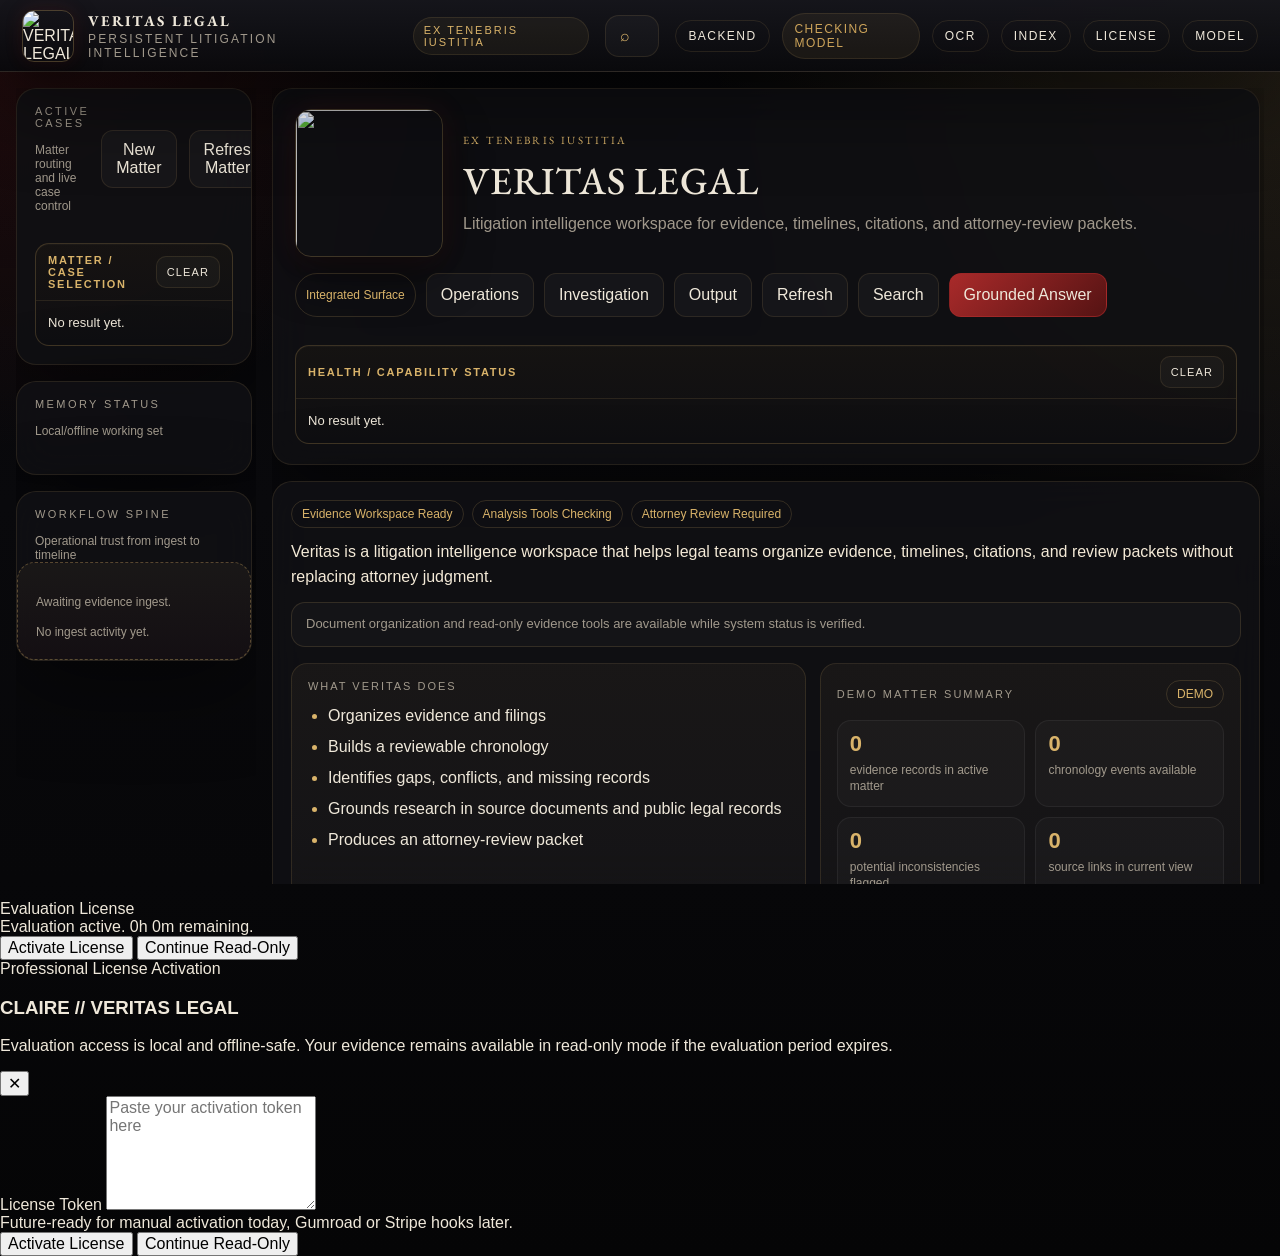
==== commit 2665ef90: "Professional front page: legal typography, plain wording, a working Ask Claire Headings use EB Garam" ====
--- a/web/index.html
+++ b/web/index.html
@@ -4,6 +4,9 @@
   <meta charset="UTF-8">
   <meta name="viewport" content="width=device-width, initial-scale=1.0">
   <title>CLAIRE // VERITAS LEGAL</title>
+  <link rel="preconnect" href="https://fonts.googleapis.com">
+  <link rel="preconnect" href="https://fonts.gstatic.com" crossorigin>
+  <link rel="stylesheet" href="https://fonts.googleapis.com/css2?family=EB+Garamond:wght@400;500;600&display=swap">
   <link rel="stylesheet" href="static/styles.css">
 </head>
 <body>
@@ -383,7 +386,7 @@
                     <button class="button mode-button" id="chat-mode-creator" type="button">Creator Mode Locked</button>
                   </div>
                   <div id="answer-panel" class="answer conversation-answer response-card"></div>
-                  <textarea id="chat-input" placeholder="Ask about the record, compare exhibits, summarize chronology, or request a citation-backed analysis. Use Ctrl/Cmd + Enter to send."></textarea>
+                  <textarea id="chat-input" placeholder="Ask about the record, compare exhibits, summarize chronology, or request a citation-backed analysis. Press Enter to send, Shift+Enter for a new line."></textarea>
                   <div class="footer">
                     <div class="note" id="chat-mode-note">The model only receives grounded snippets from the active matter bundle and memory cache.</div>
                     <div class="hero-actions">
--- a/web/static/styles.css
+++ b/web/static/styles.css
@@ -69,7 +69,7 @@
   font-weight: 800; letter-spacing: 0.08em;
 }
 .brand-copy { display: flex; flex-direction: column; gap: 2px; }
-.brand-copy strong { font-family: "Cinzel", "Trajan Pro", Georgia, serif; letter-spacing: 0.14em; font-size: 15px; text-transform: uppercase; }
+.brand-copy strong { font-family: "EB Garamond", Garamond, "Times New Roman", serif; letter-spacing: 0.14em; font-size: 15px; text-transform: uppercase; }
 .brand-copy span { color: var(--muted); font-size: 12px; letter-spacing: 0.18em; text-transform: uppercase; }
 .brand-tag {
   margin-left: 14px; padding: 6px 10px; border: 1px solid var(--line); border-radius: 999px; color: var(--gold);
@@ -140,7 +140,7 @@
   scrollbar-color: rgba(217, 179, 106, 0.32) transparent;
 }
 .hero { display: flex; align-items: flex-end; justify-content: space-between; gap: 16px; padding: 20px 22px; flex-wrap: wrap; }
-.hero h1 { margin: 0; font-family: "Cinzel", "Trajan Pro", Georgia, serif; font-size: clamp(26px, 3vw, 42px); letter-spacing: 0.12em; text-transform: uppercase; }
+.hero h1 { margin: 0; font-family: "EB Garamond", Garamond, "Times New Roman", serif; font-weight: 500; font-size: clamp(28px, 3vw, 42px); letter-spacing: 0.02em; }
 .hero p { margin: 10px 0 0; color: var(--muted); }
 .veritas-hero-brand { display: flex; align-items: center; gap: 20px; min-width: 0; }
 .veritas-hero-brand > img {
@@ -155,7 +155,7 @@
 .veritas-kicker {
   margin-bottom: 8px;
   color: var(--gold);
-  font-family: "Cinzel", "Trajan Pro", Georgia, serif;
+  font-family: "EB Garamond", Garamond, "Times New Roman", serif;
   font-size: 11px;
   letter-spacing: .22em;
   text-transform: uppercase;
@@ -813,10 +813,73 @@
 
 .guided-panel h1 {
   margin: 0;
-  font-family: "Cinzel", "Trajan Pro", Georgia, serif;
-  letter-spacing: 0.05em;
-  font-size: clamp(24px, 4vw, 38px);
-  text-transform: uppercase;
+  font-family: "EB Garamond", Garamond, "Times New Roman", serif;
+  font-weight: 500;
+  letter-spacing: 0.01em;
+  line-height: 1.15;
+  font-size: clamp(28px, 3.6vw, 40px);
+}
+
+.workflow-front-door .panel-body {
+  display: grid;
+  gap: 16px;
+}
+
+.legal-workflow-steps {
+  display: grid;
+  grid-template-columns: repeat(auto-fit, minmax(160px, 1fr));
+  gap: 10px;
+}
+
+.legal-workflow-steps .button {
+  justify-content: center;
+  min-height: 46px;
+  text-align: center;
+  white-space: normal;
+}
+
+.claire-assistant-card {
+  display: grid;
+  gap: 12px;
+  padding: 16px;
+  border: 1px solid rgba(217, 179, 106, 0.16);
+  border-radius: 14px;
+  background: rgba(255, 255, 255, 0.025);
+}
+
+.claire-assistant-card h2 {
+  margin: 0 0 4px;
+  font-size: 22px;
+  line-height: 1.2;
+}
+
+.claire-login-panel {
+  align-self: start;
+  margin-top: min(12vh, 96px);
+}
+
+.claire-login-form {
+  display: grid;
+  gap: 14px;
+}
+
+.claire-login-form input[type="password"] {
+  width: 100%;
+  min-height: 48px;
+}
+
+.login-alert {
+  padding: 10px 12px;
+  border: 1px solid rgba(255, 108, 108, 0.28);
+  border-radius: 10px;
+  background: rgba(255, 108, 108, 0.08);
+  color: #ffd9d9;
+}
+
+.front-door-field textarea {
+  width: 100%;
+  min-height: 88px;
+  resize: vertical;
 }
 
 .guided-intake {
@@ -951,3 +1014,17 @@
     flex-direction: column;
   }
 }
+
+/* Claire's answer on the case preparation page */
+.claire-answer-panel .action-result-body { font-size: 15px; line-height: 1.6; }
+.claire-answer-question { color: var(--muted, #9aa0a6); font-size: 13px; margin-bottom: 8px; }
+.claire-answer-text p { margin: 0 0 10px; }
+.claire-answer-text ul { margin: 0 0 10px 18px; padding: 0; }
+.claire-answer-notice {
+  margin-bottom: 10px;
+  padding: 8px 10px;
+  border-left: 3px solid var(--gold, #d9b36a);
+  background: rgba(217, 179, 106, 0.08);
+  font-size: 13px;
+}
+.claire-answer-sources { margin: 8px 0; font-size: 13px; }
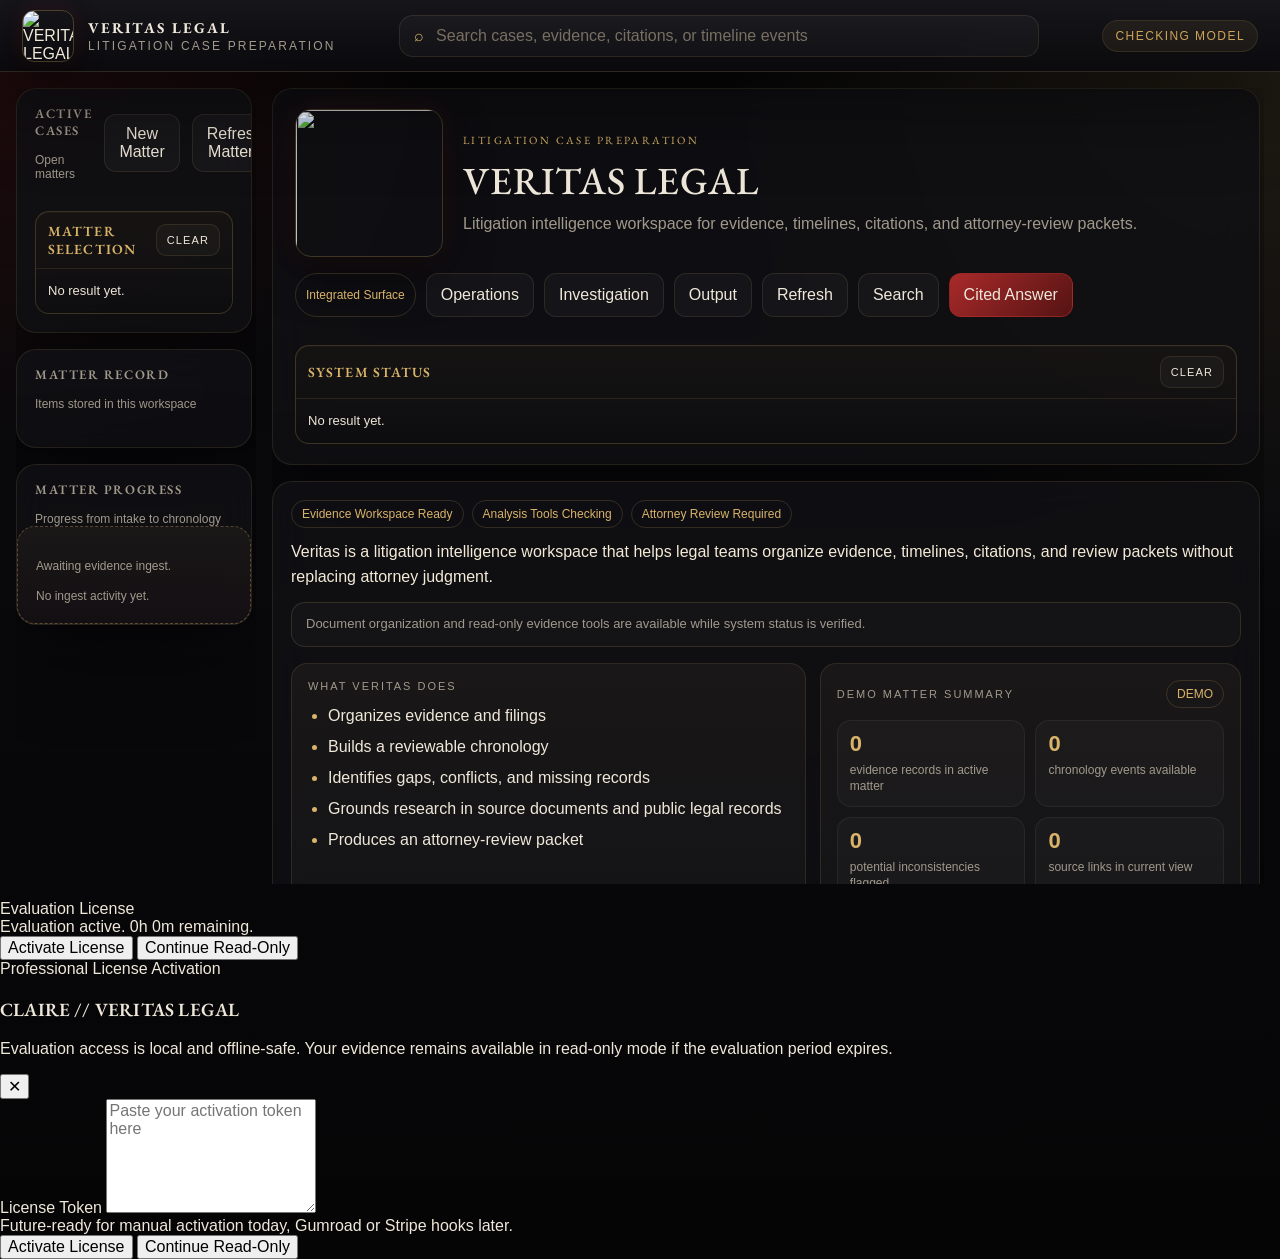
==== commit 5b806fc4: "Plain legal wording and legal typography across the dashboard Every heading, panel title and section" ====
--- a/web/index.html
+++ b/web/index.html
@@ -16,9 +16,8 @@
         <img class="brand-logo" src="/static/veritas_logo.png" alt="VERITAS LEGAL rose and scales">
         <div class="brand-copy">
           <strong>VERITAS LEGAL</strong>
-          <span>Persistent Litigation Intelligence</span>
+          <span>Litigation Case Preparation</span>
         </div>
-        <div class="brand-tag">Ex Tenebris Iustitia</div>
       </div>
       <div class="header-tools">
         <div class="global-search">
@@ -27,12 +26,12 @@
         </div>
       </div>
       <div class="header-meta">
-        <div id="backend-chip" class="status-chip">Backend</div>
+        <div id="backend-chip" class="status-chip" hidden>Backend</div>
         <div id="health-chip" class="status-chip warn">Checking Model</div>
-        <div id="ocr-chip" class="status-chip">OCR</div>
-        <div id="index-chip" class="status-chip">Index</div>
-        <div id="license-chip" class="status-chip">License</div>
-        <div id="model-chip" class="status-chip">model</div>
+        <div id="ocr-chip" class="status-chip" hidden>OCR</div>
+        <div id="index-chip" class="status-chip" hidden>Index</div>
+        <div id="license-chip" class="status-chip" hidden>License</div>
+        <div id="model-chip" class="status-chip" hidden>model</div>
         <div id="continuity-chip" class="status-chip" hidden>Continuity</div>
       </div>
     </header>
@@ -43,7 +42,7 @@
           <div class="panel-head">
             <div>
               <p class="section-label">Active Cases</p>
-              <div class="muted">Matter routing and live case control</div>
+              <div class="muted">Open matters</div>
             </div>
             <button class="button" id="new-case">New Matter</button>
             <button class="button" id="refresh-matters">Refresh Matters</button>
@@ -52,7 +51,7 @@
             <div id="case-list" class="sidebar-list"></div>
             <div id="matter-selection-result" class="action-result-panel" aria-live="polite">
               <div class="action-result-head">
-                <strong>Matter / Case Selection</strong>
+                <strong>Matter Selection</strong>
                 <button class="button mini clear-result" type="button" data-clear-result="matter-selection-result">Clear</button>
               </div>
               <div class="action-result-body">No result yet.</div>
@@ -63,8 +62,8 @@
         <section class="panel" data-surfaces="all,ops,investigation,output">
           <div class="panel-head">
             <div>
-              <p class="section-label">Memory Status</p>
-              <div class="muted">Local/offline working set</div>
+              <p class="section-label">Matter Record</p>
+              <div class="muted">Items stored in this workspace</div>
             </div>
           </div>
           <div class="panel-body">
@@ -75,8 +74,8 @@
         <section class="panel" data-surfaces="all,ops,investigation,output">
           <div class="panel-head">
             <div>
-              <p class="section-label">Workflow Spine</p>
-              <div class="muted">Operational trust from ingest to timeline</div>
+              <p class="section-label">Matter Progress</p>
+              <div class="muted">Progress from intake to chronology</div>
             </div>
           </div>
           <div class="panel-body upload-zone">
@@ -92,7 +91,7 @@
           <div class="veritas-hero-brand">
             <img src="/static/veritas_logo.png" alt="" aria-hidden="true">
             <div>
-              <div class="veritas-kicker">Ex Tenebris Iustitia</div>
+              <div class="veritas-kicker">Litigation Case Preparation</div>
               <h1>VERITAS LEGAL</h1>
               <p>Litigation intelligence workspace for evidence, timelines, citations, and attorney-review packets.</p>
             </div>
@@ -104,11 +103,11 @@
             <button class="button" id="open-output-window">Output</button>
             <button class="button" id="refresh-workspace">Refresh</button>
             <button class="button" id="run-search-top">Search</button>
-            <button class="button primary" id="run-chat-top">Grounded Answer</button>
+            <button class="button primary" id="run-chat-top">Cited Answer</button>
           </div>
           <div id="health-result" class="action-result-panel" aria-live="polite">
             <div class="action-result-head">
-              <strong>Health / Capability Status</strong>
+              <strong>System Status</strong>
               <button class="button mini clear-result" type="button" data-clear-result="health-result">Clear</button>
             </div>
             <div class="action-result-body">No result yet.</div>
@@ -162,9 +161,9 @@
               <div class="primary-workflow">
                 <div><span>1</span><strong>Create or select a matter</strong></div>
                 <div><span>2</span><strong>Upload or paste evidence</strong></div>
-                <div><span>3</span><strong>Build chronology and source trace</strong></div>
-                <div><span>4</span><strong>Review grounded findings</strong></div>
-                <div><span>5</span><strong>Generate attorney packet</strong></div>
+                <div><span>3</span><strong>Build the chronology</strong></div>
+                <div><span>4</span><strong>Review findings and sources</strong></div>
+                <div><span>5</span><strong>Prepare the attorney-review packet</strong></div>
               </div>
               <div class="hero-actions overview-actions">
                 <button class="button primary" id="start-matter">Start a Matter</button>
@@ -188,18 +187,18 @@
         <section class="panel front-door-panel" data-surfaces="all,ops,investigation,output">
           <div class="panel-head">
             <div>
-              <p class="section-label">CLAIRE Front Door</p>
-              <div class="muted">Typed legal routing from the approved dark workspace</div>
+              <p class="section-label">Case Assistant</p>
+              <div class="muted">Ask a question or choose a task for the open matter.</div>
             </div>
             <div class="timeline-pill" id="front-door-status">Ready</div>
           </div>
           <div class="panel-body front-door-grid">
             <label class="field field-wide front-door-field">
-              <span>What are we working on today?</span>
+              <span>Your question or task (press Enter)</span>
               <textarea id="front-door-input" rows="3" placeholder="Create a new matter. Add evidence to this matter. Search this matter. Build a timeline. Find contradictions. Research a citation. Draft a report from admitted evidence."></textarea>
             </label>
             <div class="front-door-actions">
-              <button class="button primary" id="front-door-go">Route Request</button>
+              <button class="button primary" id="front-door-go">Submit</button>
               <button class="button" id="front-door-clear">Clear</button>
               <button class="button" id="front-door-new-matter">New Matter</button>
               <button class="button" id="front-door-open-matter">Open Matter</button>
@@ -207,13 +206,13 @@
               <button class="button" id="front-door-search">Search</button>
               <button class="button" id="front-door-timeline">Timeline</button>
               <button class="button" id="front-door-contradictions">Contradictions</button>
-              <button class="button" id="front-door-citation">Research Citation</button>
+              <button class="button" id="front-door-citation">Legal Research</button>
               <button class="button" id="front-door-draft">Draft Report</button>
             </div>
             <div id="front-door-response" class="front-door-response note" aria-live="polite">Claire will route the request into the existing workflow screens.</div>
             <div id="front-door-result" class="action-result-panel" aria-live="polite">
               <div class="action-result-head">
-                <strong>Front Door Routing</strong>
+                <strong>Result</strong>
                 <button class="button mini clear-result" type="button" data-clear-result="front-door-result">Clear</button>
               </div>
               <div class="action-result-body">No result yet.</div>
@@ -224,8 +223,8 @@
         <section class="panel matter-panel" data-surfaces="all,investigation,output">
           <div class="panel-head">
             <div>
-              <p class="section-label">Matter Header</p>
-              <div class="muted">Case identity, court rules, billing, and drafting controls</div>
+              <p class="section-label">Matter Details</p>
+              <div class="muted">Caption, court, billing, and drafting settings</div>
             </div>
             <div class="timeline-pill" id="matter-status">Ready</div>
           </div>
@@ -286,7 +285,7 @@
             </div>
             <div id="matter-result" class="action-result-panel field-wide" aria-live="polite">
               <div class="action-result-head">
-                <strong>Matter / Analysis / Packet</strong>
+                <strong>Analysis Results</strong>
                 <button class="button mini clear-result" type="button" data-clear-result="matter-result">Clear</button>
               </div>
               <div class="action-result-body">No result yet.</div>
@@ -297,8 +296,8 @@
         <section class="panel ingest-panel" data-surfaces="all,ops">
           <div class="panel-head">
             <div>
-              <p class="section-label">Evidence Ingest Workspace</p>
-              <div class="muted">File, folder, ZIP, OCR text, and matter-aligned evidence staging.</div>
+              <p class="section-label">Evidence Intake</p>
+              <div class="muted">Add documents, folders, ZIP archives, or scanned text to the open matter.</div>
             </div>
             <div class="timeline-pill" id="active-matter-chip">matter: unassigned</div>
           </div>
@@ -308,11 +307,11 @@
               <div class="note" style="margin-top: 8px;">Upload multiple records or ZIP archives directly into the active matter.</div>
               <div class="upload-row" style="margin-top: 12px;">
                 <input id="upload-input" type="file" multiple>
-                <button class="button primary" id="run-ingest">Ingest Files</button>
+                <button class="button primary" id="run-ingest">Add Files</button>
               </div>
               <div id="file-ingest-result" class="action-result-panel" aria-live="polite">
                 <div class="action-result-head">
-                  <strong>Evidence Ingest</strong>
+                  <strong>Files Added</strong>
                   <button class="button mini clear-result" type="button" data-clear-result="file-ingest-result">Clear</button>
                 </div>
                 <div class="action-result-body">No result yet.</div>
@@ -323,11 +322,11 @@
               <div class="note" id="folder-ingest-note" style="margin-top: 8px;">Local desktop feature: recursively ingest an authorized evidence folder. ZIPs inside the folder will be expanded and indexed.</div>
               <div class="upload-row" style="margin-top: 12px;">
                 <input id="corpus-path" type="text" placeholder="/authorized/evidence/folder">
-                <button class="button" id="run-corpus">Ingest Folder</button>
+                <button class="button" id="run-corpus">Add Folder</button>
               </div>
               <div id="folder-ingest-result" class="action-result-panel" aria-live="polite">
                 <div class="action-result-head">
-                  <strong>Folder Ingest</strong>
+                  <strong>Folder Added</strong>
                   <button class="button mini clear-result" type="button" data-clear-result="folder-ingest-result">Clear</button>
                 </div>
                 <div class="action-result-body">No result yet.</div>
@@ -338,11 +337,11 @@
               <div class="note" style="margin-top: 8px;">Paste OCR text, witness excerpts, chronology notes, correspondence, or other evidence directly into the active matter.</div>
               <textarea id="paste-evidence" rows="5" placeholder="Paste OCR text, witness excerpts, chronology notes, correspondence, or other evidence here."></textarea>
               <div class="hero-actions" style="margin-top: 12px;">
-                <button class="button primary" id="run-paste">Ingest Evidence</button>
+                <button class="button primary" id="run-paste">Add to Record</button>
               </div>
               <div id="paste-ingest-result" class="action-result-panel" aria-live="polite">
                 <div class="action-result-head">
-                  <strong>Paste Evidence Ingest</strong>
+                  <strong>Pasted Evidence</strong>
                   <button class="button mini clear-result" type="button" data-clear-result="paste-ingest-result">Clear</button>
                 </div>
                 <div class="action-result-body">No result yet.</div>
@@ -361,8 +360,8 @@
             <section class="panel" data-surfaces="all,investigation">
               <div class="panel-head">
                 <div>
-                  <p class="section-label">Query Workspace</p>
-                  <div class="muted">Grounded answer generation against the active matter record</div>
+                  <p class="section-label">Questions and Research</p>
+                  <div class="muted">Answers drawn from the open matter's record, with sources cited</div>
                 </div>
                 <div class="panel-head-actions">
                   <div id="chat-mode-chip" class="timeline-pill">Legal Mode</div>
@@ -373,22 +372,22 @@
                 <section id="conversation-shell" class="conversation-shell">
                   <div class="response-head">
                     <div>
-                      <div class="subhead">Claire Response</div>
-                      <div class="muted">Ask and review in one grounded conversation surface</div>
+                      <div class="subhead">Ask Claire</div>
+                      <div class="muted">Each answer cites the documents it relies on</div>
                     </div>
                     <div class="response-meta">
                       <span id="answer-status" class="timeline-pill">Idle</span>
                       <span id="answer-sources" class="timeline-pill">0 sources</span>
                     </div>
                   </div>
-                  <div class="mode-strip">
+                  <div class="mode-strip" hidden>
                     <button class="button mode-button active" id="chat-mode-legal" type="button">Legal Mode</button>
                     <button class="button mode-button" id="chat-mode-creator" type="button">Creator Mode Locked</button>
                   </div>
                   <div id="answer-panel" class="answer conversation-answer response-card"></div>
                   <textarea id="chat-input" placeholder="Ask about the record, compare exhibits, summarize chronology, or request a citation-backed analysis. Press Enter to send, Shift+Enter for a new line."></textarea>
                   <div class="footer">
-                    <div class="note" id="chat-mode-note">The model only receives grounded snippets from the active matter bundle and memory cache.</div>
+                    <div class="note" id="chat-mode-note">Claire answers only from the documents in the open matter.</div>
                     <div class="hero-actions">
                       <button class="button" id="run-search">Search Record</button>
                       <button class="button primary" id="run-chat">Ask Claire</button>
@@ -403,7 +402,7 @@
                   </div>
                   <div id="chat-result" class="action-result-panel" aria-live="polite">
                     <div class="action-result-head">
-                      <strong>Ask Veritas / Chat</strong>
+                      <strong>Claire's Answer</strong>
                       <button class="button mini clear-result" type="button" data-clear-result="chat-result">Clear</button>
                     </div>
                     <div class="action-result-body">No result yet.</div>
@@ -415,8 +414,8 @@
             <section class="panel" data-surfaces="all,investigation,output">
               <div class="panel-head">
                 <div>
-                  <p class="section-label">Provenance and Citation Panel</p>
-                  <div class="muted">Top grounded sources from the current query</div>
+                  <p class="section-label">Sources Cited</p>
+                  <div class="muted">Documents relied on for the latest answer</div>
                 </div>
               </div>
               <div class="panel-body">
@@ -427,8 +426,8 @@
             <section class="panel" id="draft-panel" data-surfaces="all,output">
                 <div class="panel-head">
                   <div>
-                    <p class="section-label">Theory and Drafting Panel</p>
-                    <div class="muted">Supported scenario, anomalies, and filing suggestions</div>
+                    <p class="section-label">Case Analysis and Drafting</p>
+                    <div class="muted">Issues found in the record and suggested filings</div>
                   </div>
                   <div class="hero-actions">
                     <button class="button" id="toggle-draft-panel">Hide Printer</button>
@@ -495,8 +494,8 @@
               <section class="panel media-pane">
                 <div class="panel-head">
                   <div>
-                    <p class="section-label">OCR / Media Pane</p>
-                    <div class="muted">Image evidence and extraction preview</div>
+                    <p class="section-label">Scanned Images (OCR)</p>
+                    <div class="muted">Extract text from photographed or scanned documents</div>
                   </div>
                 </div>
                 <div class="panel-body">
@@ -527,8 +526,8 @@
               <section class="panel">
                 <div class="panel-head">
                   <div>
-                    <p class="section-label">Ingest and Processing Queue</p>
-                    <div class="muted">Recent ingest, import, and indexing activity</div>
+                    <p class="section-label">Recent Activity</p>
+                    <div class="muted">Documents added, imports, and processing</div>
                   </div>
                 </div>
                 <div class="panel-body">
@@ -542,8 +541,8 @@
             <section class="panel" data-surfaces="all,investigation">
               <div class="panel-head">
                 <div>
-                  <p class="section-label">Recognition Rail</p>
-                  <div class="muted">Analog Recall Engine stabilized recall and CourtListener prefetch</div>
+                  <p class="section-label">Related Case Law</p>
+                  <div class="muted">Published opinions from CourtListener related to your question</div>
                 </div>
               </div>
               <div class="panel-body">
@@ -555,8 +554,8 @@
             <section class="panel" data-surfaces="all,ops,investigation,output">
               <div class="panel-head">
                 <div>
-                  <p class="section-label">Claire Guide Me</p>
-                  <div class="muted">Legal workspace next steps for intake, review, and packet preparation</div>
+                  <p class="section-label">Next Steps</p>
+                  <div class="muted">What to do next on this matter</div>
                 </div>
               </div>
               <div class="panel-body">
@@ -570,14 +569,14 @@
                   </div>
                   <div class="hint-card">
                     <div class="stack-row">
-                      <strong>Attorney Review Boundary</strong>
+                      <strong>Attorney Review Required</strong>
                       <span class="timeline-pill">Safety</span>
                     </div>
                     <div class="note" style="margin-top: 10px;">Claire organizes evidence, timelines, categories, citations, and review packets. It does not provide legal advice or replace attorney judgment.</div>
                   </div>
                   <div class="hint-card">
                     <div class="stack-row">
-                      <strong>Next Checklist</strong>
+                      <strong>Checklist</strong>
                       <span id="guide-checklist-status" class="timeline-pill">0 / 5</span>
                     </div>
                     <div id="guide-checklist" class="note" style="margin-top: 10px;">Checklist will update as the matter develops.</div>
@@ -589,8 +588,8 @@
             <section class="panel" data-surfaces="all,ops,output">
               <div class="panel-head">
                 <div>
-                  <p class="section-label">Firm Authority</p>
-                  <div class="muted">Persistent firm profile, staff directory, and responsibility stamping</div>
+                  <p class="section-label">Firm and Sign-off</p>
+                  <div class="muted">Firm details, staff directory, and document sign-off</div>
                 </div>
               </div>
               <div class="panel-body authority-grid">
@@ -710,7 +709,7 @@
 
                 <div class="hint-card">
                   <div class="stack-row">
-                    <strong>Document Responsibility Stamp</strong>
+                    <strong>Document Sign-off</strong>
                     <span id="authority-status" class="timeline-pill">Ready</span>
                   </div>
                   <label class="field">
@@ -738,11 +737,11 @@
                     <select id="authority-filed-by"></select>
                   </label>
                   <div class="hero-actions">
-                    <button class="button primary" id="save-authority-stamp">Save Responsibility Stamp</button>
+                    <button class="button primary" id="save-authority-stamp">Save Sign-off</button>
                   </div>
                   <div id="authority-result" class="action-result-panel" aria-live="polite">
                     <div class="action-result-head">
-                      <strong>Responsibility Stamp</strong>
+                      <strong>Sign-off</strong>
                       <button class="button mini clear-result" type="button" data-clear-result="authority-result">Clear</button>
                     </div>
                     <div class="action-result-body">No result yet.</div>
@@ -767,8 +766,8 @@
             <section class="panel" data-surfaces="all,ops,output">
               <div class="panel-head">
                 <div>
-                  <p class="section-label">Court Profile Report</p>
-                  <div class="muted">Filing readiness and missing rule notes</div>
+                  <p class="section-label">Filing Readiness</p>
+                  <div class="muted">Missing information and local rule notes</div>
                 </div>
               </div>
               <div class="panel-body">
@@ -779,8 +778,8 @@
             <section class="panel" data-surfaces="all,ops,output">
               <div class="panel-head">
                 <div>
-                  <p class="section-label">Court Rules Ingest</p>
-                  <div class="muted">Load local rule packs or rule notes folders</div>
+                  <p class="section-label">Local Rules</p>
+                  <div class="muted">Load local rules or rule notes</div>
                 </div>
               </div>
               <div class="panel-body upload-zone" style="border-style: solid; border-width: 0; border-radius: 0 0 18px 18px;">
@@ -853,8 +852,8 @@
             <section class="panel scroll" style="max-height: 28vh;" data-surfaces="all,investigation,ops">
               <div class="panel-head">
                 <div>
-                  <p class="section-label">Evidence Locker</p>
-                  <div class="muted">Stored and searchable chunks</div>
+                  <p class="section-label">Record Documents</p>
+                  <div class="muted">Documents in the record</div>
                 </div>
               </div>
               <div class="panel-body">
@@ -865,8 +864,8 @@
             <section class="panel scroll" style="max-height: 28vh;" data-surfaces="all,investigation,ops,output">
               <div class="panel-head">
                 <div>
-                  <p class="section-label">Extracted Text Timeline</p>
-                  <div class="muted">Chronology reconstructed from ingest events</div>
+                  <p class="section-label">Chronology</p>
+                  <div class="muted">Dated events from the record, in date order</div>
                 </div>
               </div>
               <div class="panel-body">
@@ -876,7 +875,7 @@
                 </div>
                 <div id="timeline-result" class="action-result-panel" aria-live="polite">
                   <div class="action-result-head">
-                    <strong>Timeline / Chronology</strong>
+                    <strong>Chronology</strong>
                     <button class="button mini clear-result" type="button" data-clear-result="timeline-result">Clear</button>
                   </div>
                   <div class="action-result-body">No result yet.</div>
@@ -888,8 +887,8 @@
             <section class="panel scroll" style="max-height: 28vh;" data-surfaces="all,ops,investigation,output">
               <div class="panel-head">
                 <div>
-                  <p class="section-label">Trace Panel</p>
-                  <div class="muted">Ingest and chat audit trail</div>
+                  <p class="section-label">Audit Trail</p>
+                  <div class="muted">Documents added and questions asked</div>
                 </div>
               </div>
               <div class="panel-body">
@@ -899,7 +898,7 @@
                 </div>
                 <div id="trace-result" class="action-result-panel" aria-live="polite">
                   <div class="action-result-head">
-                    <strong>Provenance / Source Trace</strong>
+                    <strong>Audit Trail Detail</strong>
                     <button class="button mini clear-result" type="button" data-clear-result="trace-result">Clear</button>
                   </div>
                   <div class="action-result-body">No result yet.</div>
--- a/web/static/styles.css
+++ b/web/static/styles.css
@@ -1028,3 +1028,17 @@
   font-size: 13px;
 }
 .claire-answer-sources { margin: 8px 0; font-size: 13px; }
+
+/* Legal typography for every heading, panel title and section label. */
+h1, h2, h3, h4,
+.section-label,
+.brand-copy strong,
+.action-result-head strong,
+.hint-card strong,
+.guide-card strong,
+.claire-assistant-card h2 {
+  font-family: "EB Garamond", Garamond, "Times New Roman", serif;
+}
+h2, h3, h4 { font-weight: 600; letter-spacing: 0.01em; }
+.section-label { font-weight: 600; font-size: 13px; letter-spacing: 0.12em; }
+.action-result-head strong { font-weight: 600; font-size: 14px; letter-spacing: 0.08em; }
